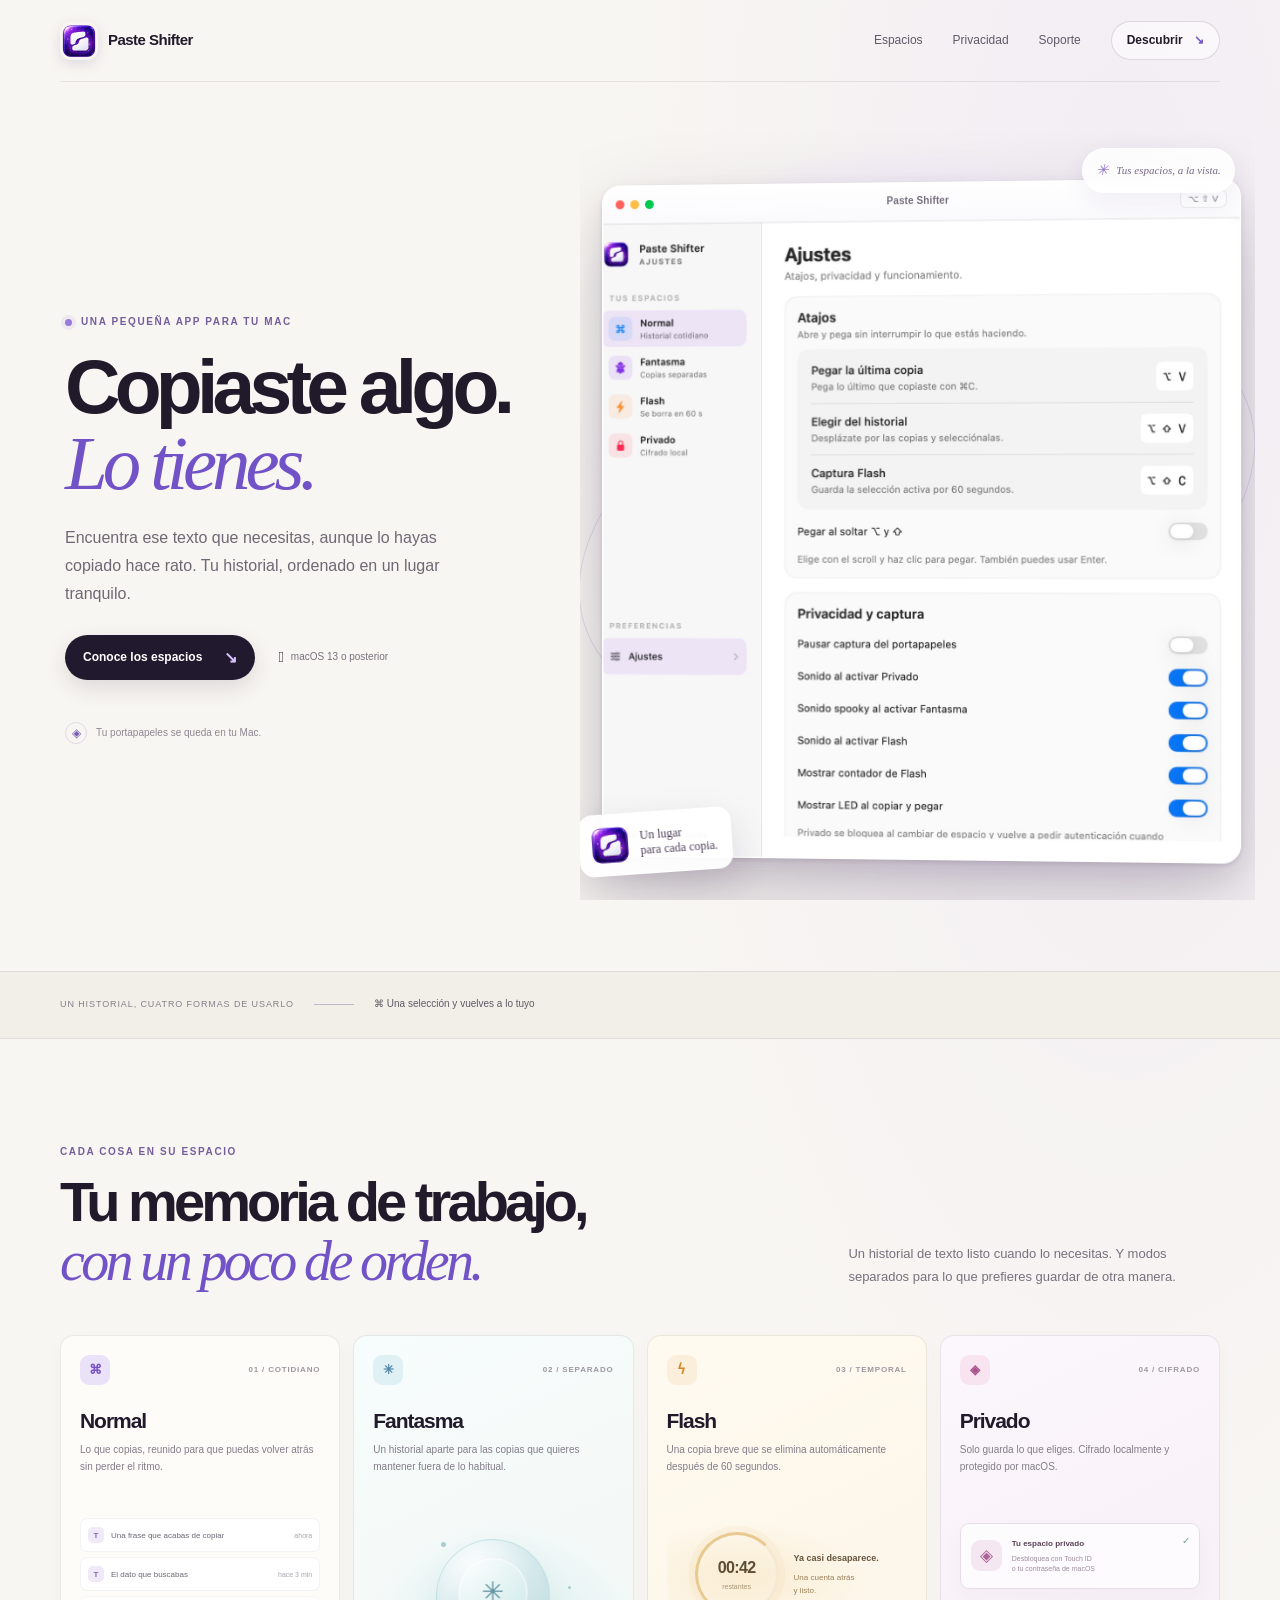
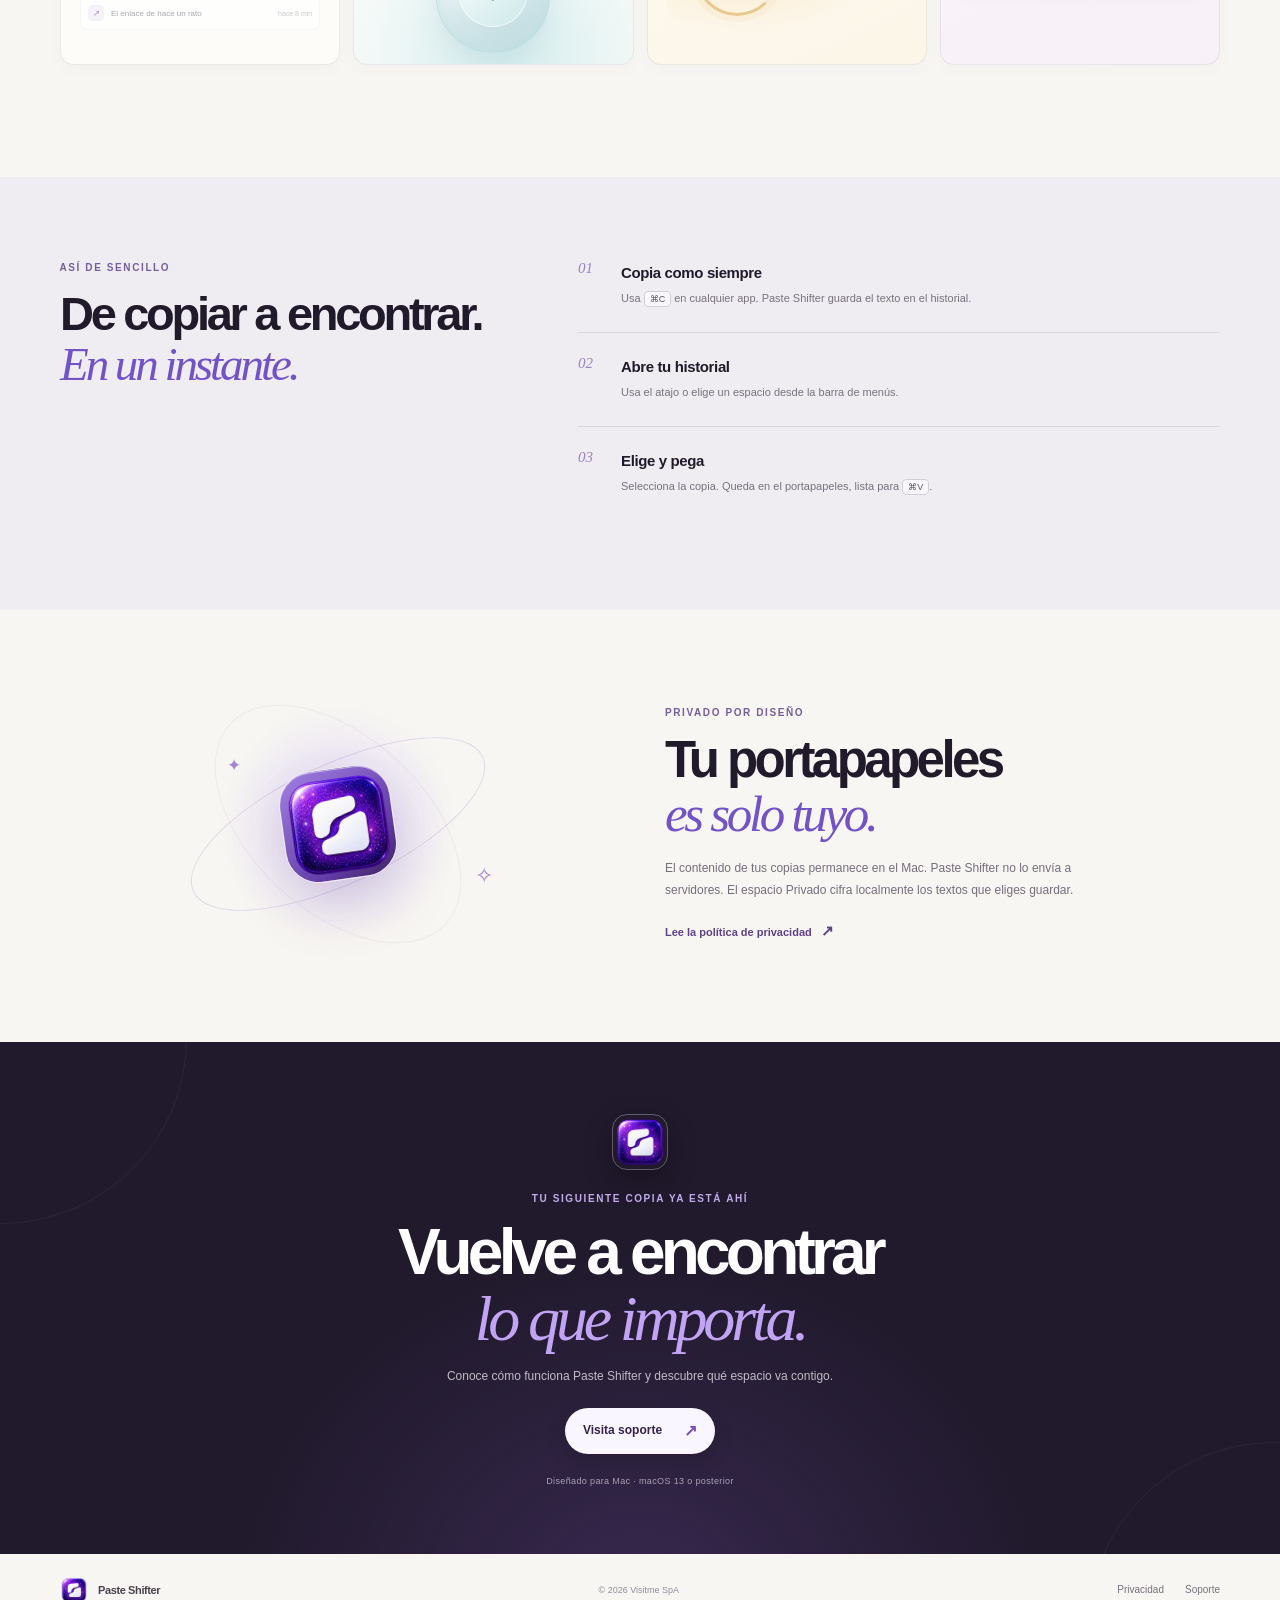
==== Store/Site/index.html @ 547cfbf0 "Prepare a sandboxed Mac App Store release for Paste Shifter Add an App Store build configuration, re" ====
<!doctype html>
<html lang="es">
<head>
  <meta charset="utf-8">
  <meta name="viewport" content="width=device-width, initial-scale=1">
  <meta name="theme-color" content="#f8f6f2">
  <meta name="description" content="Vuelve a encontrar cualquier texto que copiaste. Paste Shifter organiza tu historial del portapapeles en tu Mac.">
  <meta property="og:title" content="Paste Shifter — encuentra lo que copiaste">
  <meta property="og:description" content="Tu historial de portapapeles, organizado en cuatro espacios. Diseñado para Mac.">
  <meta property="og:image" content="assets/paste-shifter-icon.png">
  <title>Paste Shifter — Tu portapapeles, en su lugar</title>
  <link rel="icon" type="image/png" href="assets/paste-shifter-icon.png">
  <link rel="stylesheet" href="styles.css?v=hero-capture-20261011">
</head>
<body class="home-page">
  <header class="shell nav">
    <a class="brand" href="./"><img src="assets/paste-shifter-icon.png" alt="" width="38" height="38"><span>Paste Shifter</span></a>
    <nav aria-label="Navegación principal">
      <a href="#espacios">Espacios</a>
      <a href="#privacidad">Privacidad</a>
      <a href="support.html">Soporte</a>
      <a class="nav-button" href="#producto">Descubrir <span aria-hidden="true">↘</span></a>
    </nav>
  </header>
  <main>
    <section class="hero shell" id="producto">
      <div class="hero-copy">
        <p class="eyebrow"><span class="eyebrow-dot"></span> Una pequeña app para tu Mac</p>
        <h1>Copiaste algo.<br><em>Lo tienes.</em></h1>
        <p class="hero-lead">Encuentra ese texto que necesitas, aunque lo hayas copiado hace rato. Tu historial, ordenado en un lugar tranquilo.</p>
        <div class="hero-actions"><a class="primary-button" href="#espacios">Conoce los espacios <span aria-hidden="true">↘</span></a><span class="compat"><span class="apple-mark"></span> macOS 13 o posterior</span></div>
        <div class="hero-note"><span class="note-lock">◈</span><span>Tu portapapeles se queda en tu Mac.</span></div>
      </div>
      <figure class="product-stage" aria-label="Paste Shifter, ventana de Ajustes en macOS">
        <div class="stage-glow" aria-hidden="true"></div><div class="stage-orbit orbit-one" aria-hidden="true"></div><div class="stage-orbit orbit-two" aria-hidden="true"></div>
        <div class="capture-frame"><div class="capture-titlebar" aria-hidden="true"><span class="capture-lights"><i></i><i></i><i></i></span><span>Paste Shifter</span><kbd>⌥ ⇧ V</kbd></div><img class="settings-capture" src="assets/paste-shifter-settings.png" alt="Ventana de Ajustes de Paste Shifter con sus espacios y preferencias en macOS"></div>
        <figcaption class="stage-caption"><span class="caption-spark">✳</span> Tus espacios, a la vista.</figcaption>
        <div class="stage-sticker"><img src="assets/paste-shifter-icon.png" alt="" width="42" height="42"><span>Un lugar<br>para cada copia.</span></div>
      </figure>
    </section>
    <section class="proof-strip"><div class="shell proof-inner"><span>UN HISTORIAL, CUATRO FORMAS DE USARLO</span><span class="proof-rule"></span><span>⌘ Una selección y vuelves a lo tuyo</span></div></section>
    <section class="shell spaces-section" id="espacios">
      <div class="section-intro"><div><p class="eyebrow">Cada cosa en su espacio</p><h2>Tu memoria de trabajo,<br><em>con un poco de orden.</em></h2></div><p>Un historial de texto listo cuando lo necesitas. Y modos separados para lo que prefieres guardar de otra manera.</p></div>
      <div class="space-grid">
        <article class="space-card card-normal"><div class="card-topline"><span class="space-icon normal-icon">⌘</span><span class="card-index">01 / COTIDIANO</span></div><h3>Normal</h3><p>Lo que copias, reunido para que puedas volver atrás sin perder el ritmo.</p><div class="mini-history"><span class="mini-row"><b>T</b><span>Una frase que acabas de copiar</span><small>ahora</small></span><span class="mini-row"><b>T</b><span>El dato que buscabas</span><small>hace 3 min</small></span><span class="mini-row faded"><b>↗</b><span>El enlace de hace un rato</span><small>hace 8 min</small></span></div></article>
        <article class="space-card card-ghost"><div class="card-topline"><span class="space-icon ghost-icon">✳</span><span class="card-index">02 / SEPARADO</span></div><h3>Fantasma</h3><p>Un historial aparte para las copias que quieres mantener fuera de lo habitual.</p><div class="ghost-illustration"><div class="ghost-orb orb-back"></div><div class="ghost-orb orb-front">✳</div><span class="ghost-trail trail-a"></span><span class="ghost-trail trail-b"></span></div></article>
        <article class="space-card card-flash"><div class="card-topline"><span class="space-icon flash-icon">ϟ</span><span class="card-index">03 / TEMPORAL</span></div><h3>Flash</h3><p>Una copia breve que se elimina automáticamente después de 60 segundos.</p><div class="flash-clock"><div class="clock-ring"><span>00:42</span><small>restantes</small></div><div class="clock-copy"><b>Ya casi desaparece.</b><span>Una cuenta atrás<br>y listo.</span></div></div></article>
        <article class="space-card card-private"><div class="card-topline"><span class="space-icon private-icon">◈</span><span class="card-index">04 / CIFRADO</span></div><h3>Privado</h3><p>Solo guarda lo que eliges. Cifrado localmente y protegido por macOS.</p><div class="private-vault"><div class="vault-lock">◈</div><div><b>Tu espacio privado</b><span>Desbloquea con Touch ID<br>o tu contraseña de macOS</span></div><div class="vault-check">✓</div></div></article>
      </div>
    </section>
    <section class="how-section"><div class="shell how-inner"><div class="how-heading"><p class="eyebrow">Así de sencillo</p><h2>De copiar a encontrar.<br><em>En un instante.</em></h2></div><div class="steps"><article><span class="step-num">01</span><h3>Copia como siempre</h3><p>Usa <kbd>⌘C</kbd> en cualquier app. Paste Shifter guarda el texto en el historial.</p></article><article><span class="step-num">02</span><h3>Abre tu historial</h3><p>Usa el atajo o elige un espacio desde la barra de menús.</p></article><article><span class="step-num">03</span><h3>Elige y pega</h3><p>Selecciona la copia. Queda en el portapapeles, lista para <kbd>⌘V</kbd>.</p></article></div></div></section>
    <section class="shell privacy-section" id="privacidad"><div class="privacy-art"><div class="privacy-aura"></div><div class="privacy-icon"><img src="assets/paste-shifter-icon.png" alt="Icono de Paste Shifter" width="112" height="112"></div><div class="privacy-orbit p-orbit-a"></div><div class="privacy-orbit p-orbit-b"></div><span class="privacy-spark spark-a">✦</span><span class="privacy-spark spark-b">✧</span></div><div class="privacy-copy"><p class="eyebrow">Privado por diseño</p><h2>Tu portapapeles<br><em>es solo tuyo.</em></h2><p>El contenido de tus copias permanece en el Mac. Paste Shifter no lo envía a servidores. El espacio Privado cifra localmente los textos que eliges guardar.</p><a class="text-link" href="privacy.html">Lee la política de privacidad <span aria-hidden="true">↗</span></a></div></section>
    <section class="final-section"><div class="shell final-inner"><img src="assets/paste-shifter-icon.png" width="56" height="56" alt=""><p class="eyebrow">Tu siguiente copia ya está ahí</p><h2>Vuelve a encontrar<br><em>lo que importa.</em></h2><p>Conoce cómo funciona Paste Shifter y descubre qué espacio va contigo.</p><a class="primary-button" href="support.html">Visita soporte <span aria-hidden="true">↗</span></a><span class="final-footnote">Diseñado para Mac · macOS 13 o posterior</span></div></section>
  </main>
  <footer class="shell footer"><a class="footer-brand" href="./"><img src="assets/paste-shifter-icon.png" width="28" height="28" alt=""><span>Paste Shifter</span></a><span>© 2026 Visitme SpA</span><span><a href="privacy.html">Privacidad</a><a href="support.html">Soporte</a></span></footer>
  <script>
    (() => {
      if (!('IntersectionObserver' in window) || window.matchMedia('(prefers-reduced-motion: reduce)').matches) return;
      document.body.classList.add('motion-ready');
      const items = document.querySelectorAll('.section-intro, .space-card, .how-heading, .steps article, .privacy-art, .privacy-copy, .final-inner');
      items.forEach((item, index) => {
        item.classList.add('reveal');
        if (item.classList.contains('space-card') || item.closest('.steps')) item.style.setProperty('--reveal-delay', `${(index % 4) * 75}ms`);
      });
      const observer = new IntersectionObserver((entries) => {
        entries.forEach((entry) => {
          if (!entry.isIntersecting) return;
          entry.target.classList.add('is-visible');
          observer.unobserve(entry.target);
        });
      }, { threshold: 0.12, rootMargin: '0px 0px -36px 0px' });
      items.forEach((item) => observer.observe(item));
    })();
  </script>
</body>
</html>
---- Store/Site/styles.css ----
:root{color-scheme:light;--paper:#f8f6f2;--paper-deep:#f0ede7;--ink:#211a2b;--muted:#6e6875;--line:#241a2b16;--purple:#7252c7;--purple-light:#eee8fb;--night:#171324;--serif:Georgia,"Times New Roman",serif;--sans:-apple-system,BlinkMacSystemFont,"Segoe UI",sans-serif;--display:-apple-system,BlinkMacSystemFont,"Segoe UI",sans-serif}
*{box-sizing:border-box}html{scroll-behavior:smooth;scroll-padding-top:90px;overflow-x:clip}body{margin:0;background:var(--paper);color:var(--ink);font:15px/1.65 var(--sans);-webkit-font-smoothing:antialiased}a{color:inherit;text-underline-offset:4px}.shell{width:min(100% - 56px,1160px);margin-inline:auto}
.home-page{overflow-x:clip;background:radial-gradient(ellipse at 88% 9%,#ebe3f681 0,transparent 32%),var(--paper)}.nav{height:82px;display:flex;align-items:center;justify-content:space-between;border-bottom:1px solid var(--line)}.brand,.footer-brand{display:flex;align-items:center;gap:10px;text-decoration:none;font-size:15px;font-weight:700;letter-spacing:-.035em}.brand img{border-radius:11px;box-shadow:0 4px 14px #4c2b7d24}.nav nav{display:flex;align-items:center;gap:30px}.nav nav>a{font-size:12px;color:#605968;text-decoration:none;transition:color .2s}.nav nav>a:hover{color:var(--purple)}.nav .nav-button{padding:9px 15px;border:1px solid #2a183024;border-radius:999px;color:var(--ink);font-weight:600;background:#ffffff8a}.nav-button span{margin-left:8px;color:var(--purple)}
.hero{min-height:610px;display:grid;grid-template-columns:.9fr 1.1fr;align-items:center;gap:10px;padding-block:66px 75px}.hero-copy{position:relative;z-index:2;padding:15px 0 0 5px}.eyebrow{display:flex;align-items:center;gap:9px;margin:0 0 17px;color:#745e9b;font-size:10px;font-weight:700;letter-spacing:.16em;text-transform:uppercase}.eyebrow-dot{width:7px;height:7px;border-radius:50%;background:#987bd7;box-shadow:0 0 0 4px #987bd71c}h1,h2,h3,p{margin-top:0}h1{margin-bottom:22px;font-family:var(--display);font-size:clamp(54px,6vw,79px);line-height:.99;font-weight:600;letter-spacing:-.075em}h1 em,.section-intro h2 em,.how-heading h2 em,.privacy-copy h2 em,.final-inner h2 em{font-family:var(--serif);font-weight:400;letter-spacing:-.065em;color:var(--purple);font-style:italic}.hero-lead{max-width:410px;margin-bottom:27px;color:#6e6875;font-size:16px;line-height:1.75}.hero-actions{display:flex;align-items:center;gap:23px;flex-wrap:wrap}.primary-button{display:inline-flex;align-items:center;gap:22px;padding:13px 18px;border:0;border-radius:999px;background:#21192d;color:white;text-decoration:none;font-size:12px;font-weight:600;box-shadow:0 8px 22px #24133320;transition:transform .2s,box-shadow .2s}.primary-button:hover{transform:translateY(-2px);box-shadow:0 11px 26px #24133333}.primary-button span{color:#d5c2ff;font-size:16px;line-height:1}.compat{display:flex;align-items:center;gap:7px;color:#77717e;font-size:10px}.apple-mark{font-size:15px;color:#342b3b}.hero-note{display:flex;align-items:center;gap:9px;margin-top:42px;color:#8d8792;font-size:10px}.note-lock{display:grid;place-items:center;width:22px;height:22px;border:1px solid #7355b42d;border-radius:50%;color:#7559b3;font-size:12px}
.product-stage{position:relative;min-width:0;min-height:470px;display:grid;place-items:center;overflow:clip}.stage-glow{position:absolute;width:76%;height:78%;border-radius:50%;background:radial-gradient(ellipse,#d7c8f0b5 0, #e9dff276 38%,transparent 72%);filter:blur(16px)}.stage-orbit{position:absolute;left:50%;top:50%;border:1px solid #785bb424;border-radius:50%;pointer-events:none}.orbit-one{width:610px;height:312px;transform:translate(-50%,-50%) rotate(-18deg)}.orbit-two{width:530px;height:390px;transform:translate(-50%,-50%) rotate(53deg);border-color:#957bb21f}.product-window{position:relative;z-index:1;width:min(100%,650px);overflow:hidden;border:1px solid #ffffffc7;border-radius:15px;background:#fbfafc;box-shadow:0 35px 75px #3620522a,0 5px 18px #31224316,0 1px 3px #261b3024;transform:perspective(1300px) rotateY(-4deg) rotateX(1deg)}.window-top{height:45px;display:flex;align-items:center;padding:0 15px;border-bottom:1px solid #25193210;background:linear-gradient(#fff,#faf9fc)}.traffic-lights{display:flex;gap:6px}.traffic-lights i{display:block;width:8px;height:8px;border-radius:50%;background:#ff625a}.traffic-lights i:nth-child(2){background:#ffbd44}.traffic-lights i:nth-child(3){background:#00c94f}.window-title{margin-left:auto;color:#7e7785;font-size:10px;font-weight:600}.window-shortcut{margin-left:auto;padding:4px 7px;border:1px solid #2a1d3012;border-radius:6px;color:#8b8490;font-size:9px}.window-content{min-height:305px;display:grid;grid-template-columns:154px 1fr}.window-sidebar{position:relative;display:flex;flex-direction:column;gap:5px;padding:18px 10px 40px;border-right:1px solid #261b300e;background:linear-gradient(135deg,#f7f5f9,#f2eff6)}.sidebar-label{padding:0 9px 7px;color:#a29aa8;font-size:8px;font-weight:700;letter-spacing:.12em}.space-item{height:34px;display:flex;align-items:center;gap:9px;padding:0 8px;border-radius:8px;color:#6e6875;font-size:10px}.space-item.selected{background:#e9e2f5;color:#433158;font-weight:700}.space-count{margin-left:auto;color:#8a7b9b;font-size:8px}.space-icon{width:21px;height:21px;display:grid;place-items:center;flex:none;border-radius:7px;font-size:11px;font-weight:700}.normal-icon{color:#7651c6;background:#eae2f8}.ghost-icon{color:#5289aa;background:#e0f1f5}.flash-icon{color:#d18828;background:#fbefdc}.private-icon{color:#a9508d;background:#f8e4f0}.lock-small{margin-left:auto;color:#ae9cb9;font-size:10px}.sidebar-foot{position:absolute;bottom:14px;left:18px;display:flex;align-items:center;gap:6px;color:#9b95a0;font-size:8px}.online-indicator{width:5px;height:5px;border-radius:50%;background:#68b696}.history-panel{min-width:0;padding:19px 17px 11px}.history-heading{display:flex;align-items:center;justify-content:space-between;margin-bottom:13px}.history-kicker{color:#a59eaa;font-size:8px;font-weight:700;letter-spacing:.12em}.history-heading h2{display:flex;align-items:center;gap:8px;margin:3px 0 0;font-family:var(--display);font-size:19px;letter-spacing:-.05em}.count-pill{padding:2px 6px;border-radius:5px;background:#f0edf2;color:#8b8290;font:600 8px var(--sans);letter-spacing:0}.more-button{width:25px;height:25px;border:1px solid #2a1e3312;border-radius:7px;background:#fff;color:#8b8490;line-height:0;font-size:15px}.history-search{height:30px;display:flex;align-items:center;gap:8px;padding:0 9px;border:1px solid #25193210;border-radius:7px;background:#fff;color:#a29ba8;font-size:8px}.history-search>span:first-child{font-size:16px}.history-search kbd{margin-left:auto;padding:2px 4px;border:1px solid #24183212;border-radius:4px;color:#9c95a1;font:7px var(--sans)}.clip-list{display:flex;flex-direction:column;gap:3px;margin-top:9px}.clip-row{min-width:0;min-height:46px;display:flex;align-items:center;gap:9px;padding:6px 8px;border:1px solid transparent;border-radius:8px}.clip-row.active{border-color:#ddcff3;background:#f3eefb}.clip-type{width:21px;height:21px;display:grid;place-items:center;flex:none;border-radius:6px;font-size:8px;font-weight:700}.text-type{background:#f1eafa;color:#896bb7}.link-type{background:#e8f1f8;color:#5780a4}.code-type{background:#ecf2e9;color:#628658;font-size:7px}.clip-copy{min-width:0;flex:1}.clip-copy strong,.clip-copy span{display:block;overflow:hidden;text-overflow:ellipsis;white-space:nowrap}.clip-copy strong{color:#403847;font-size:9px;font-weight:600}.clip-copy span{margin-top:2px;color:#a29ba8;font-size:8px}.clip-time{flex:none;color:#aaa3ae;font-size:7px}.clip-key{display:grid;place-items:center;width:17px;height:17px;border-radius:5px;background:#7555b4;color:white;font-size:9px}.window-bottom{display:flex;justify-content:space-between;margin-top:7px;padding-top:9px;border-top:1px solid #261b300e;color:#a29ba8;font-size:7px}.keycap{display:inline-grid;place-items:center;min-width:15px;height:15px;margin-right:3px;border:1px solid #24183212;border-radius:4px;background:#fff;color:#7e7685;font-size:8px}.bottom-sep{padding-inline:4px}.window-disclaimer{padding:7px 12px;border-top:1px solid #2519320b;background:#faf9fb;color:#b0aab4;text-align:right;font-size:7px;letter-spacing:.04em}.stage-sticker{position:absolute;z-index:2;bottom:41px;left:-3px;display:flex;align-items:center;gap:10px;padding:10px 13px 10px 10px;border:1px solid #fff;border-radius:12px;background:#fffffff0;box-shadow:0 12px 30px #3521471b;transform:rotate(-5deg)}.stage-sticker img{border-radius:10px}.stage-sticker span{font-family:var(--serif);font-size:12px;line-height:1.25;color:#4e405d}.stage-caption{position:absolute;top:18px;right:2%;display:flex;align-items:center;gap:7px;color:#776a85;font-family:var(--serif);font-size:12px;font-style:italic;transform:rotate(4deg)}.caption-spark{color:#9275ca;font-size:15px}
.proof-strip{border-block:1px solid var(--line);background:#f2efe9}.proof-inner{min-height:66px;display:flex;align-items:center;gap:20px;color:#867e8a;font-size:9px;letter-spacing:.1em}.proof-inner>span:last-child{color:#5f5867;font-size:10px;letter-spacing:0}.proof-rule{width:40px;height:1px;background:#c3b8ca}
.spaces-section{padding-block:105px 112px}.section-intro{display:flex;align-items:flex-end;justify-content:space-between;gap:35px;margin-bottom:43px}.section-intro .eyebrow{margin-bottom:12px}.section-intro h2,.how-heading h2,.privacy-copy h2{margin-bottom:0;font-family:var(--display);font-size:clamp(36px,4.6vw,56px);font-weight:550;line-height:1.06;letter-spacing:-.07em}.section-intro>p{max-width:360px;margin:0 1% 3px 0;color:#77717d;font-size:13px;line-height:1.75}.space-grid{display:grid;grid-template-columns:repeat(4,1fr);gap:13px}.space-card{position:relative;min-height:330px;overflow:hidden;padding:19px 19px 18px;border:1px solid #241b2b14;border-radius:14px;background:#fdfcf9;box-shadow:0 5px 18px #24193306}.card-topline{display:flex;align-items:center;justify-content:space-between}.card-topline .space-icon{width:30px;height:30px;border-radius:9px;font-size:13px}.card-index{color:#9e97a1;font-size:8px;font-weight:600;letter-spacing:.1em}.space-card h3{margin:19px 0 4px;font-family:var(--display);font-size:21px;font-weight:600;letter-spacing:-.05em}.space-card>p{min-height:57px;margin:0;color:#837c89;font-size:10px;line-height:1.65}.mini-history{display:flex;flex-direction:column;gap:5px;margin-top:19px}.mini-row{min-width:0;display:flex;align-items:center;gap:7px;padding:8px 7px;border:1px solid #241b2b0d;border-radius:7px;background:#fff;color:#6e6774;font-size:8px}.mini-row b{width:16px;height:16px;display:grid;place-items:center;flex:none;border-radius:5px;background:#efe9f8;color:#8868bb;font-size:8px}.mini-row span{overflow:hidden;text-overflow:ellipsis;white-space:nowrap}.mini-row small{margin-left:auto;flex:none;color:#aaa3ae;font-size:7px}.mini-row.faded{opacity:.58}.card-ghost{background:linear-gradient(155deg,#f7fcfc,#f3f8f6)}.ghost-illustration{position:absolute;inset:auto 0 0;height:153px;overflow:hidden;background:radial-gradient(ellipse at 54% 91%,#d4edee 0,transparent 66%)}.ghost-orb{position:absolute;left:50%;top:50%;display:grid;place-items:center;border-radius:50%;transform:translate(-50%,-42%)}.orb-back{width:114px;height:114px;border:1px solid #a6d3d777;background:radial-gradient(circle at 34% 25%,#fff,#dceef0 52%,#c9e4e4);box-shadow:inset -10px -12px 26px #91bccb33,0 14px 28px #547b8c15}.orb-front{width:69px;height:69px;border:1px solid #ffffffbd;background:linear-gradient(140deg,#ffffff9c,#c8e8e9aa);color:#6494a0;font-size:27px;box-shadow:0 10px 28px #56828c22;backdrop-filter:blur(10px)}.ghost-trail{position:absolute;width:5px;height:5px;border-radius:50%;background:#82b6bd;opacity:.65}.trail-a{top:31px;left:31%}.trail-b{top:75px;right:22%;width:3px;height:3px}.card-flash{background:linear-gradient(155deg,#fffaf0,#fcf6e9)}.flash-clock{height:135px;display:flex;align-items:center;justify-content:center;gap:15px;margin-top:7px;background:radial-gradient(ellipse at 31% 53%,#f7e4bf94,transparent 54%)}.clock-ring{width:84px;height:84px;display:flex;flex-direction:column;align-items:center;justify-content:center;border:3px solid #e8c98f;border-right-color:#f5e9d4;border-radius:50%;box-shadow:0 0 0 6px #e8c98f20}.clock-ring span{font-family:var(--display);font-size:16px;font-weight:600;letter-spacing:-.04em;color:#5e4c34}.clock-ring small{color:#aa9676;font-size:7px}.clock-copy{display:flex;flex-direction:column;gap:5px;color:#9b815a;font-size:8px}.clock-copy b{color:#66543b;font-size:9px}.card-private{background:linear-gradient(155deg,#fcf7fc,#f7f0f7)}.private-vault{position:relative;display:flex;align-items:center;gap:10px;margin-top:24px;padding:13px 10px;border:1px solid #e8dbe8;border-radius:9px;background:#ffffffb5;box-shadow:0 8px 20px #49314708}.vault-lock{width:31px;height:31px;display:grid;place-items:center;border-radius:9px;background:#f4e7f1;color:#ae6398;font-size:17px}.private-vault b,.private-vault span{display:block}.private-vault b{color:#574356;font-size:8px}.private-vault span{margin-top:3px;color:#9e8d9d;font-size:7px;line-height:1.5}.vault-check{position:absolute;right:9px;top:9px;color:#78a68d;font-size:10px}
.how-section{padding-block:83px 91px;background:#efecf2}.how-inner{display:grid;grid-template-columns:.8fr 1.2fr;gap:90px;align-items:start}.how-heading{position:sticky;top:110px}.how-heading .eyebrow{margin-bottom:13px}.how-heading h2{font-size:clamp(34px,4vw,47px)}.steps{display:grid;grid-template-columns:1fr;gap:0}.steps article{position:relative;padding:1px 0 24px 43px;border-bottom:1px solid #281c3218}.steps article+article{padding-top:22px}.steps article:last-child{border-bottom:0}.step-num{position:absolute;left:0;top:0;color:#9c83c1;font:italic 15px var(--serif)}.steps article+article .step-num{top:22px}.steps h3{margin:0 0 4px;font-family:var(--display);font-size:15px;font-weight:650;letter-spacing:-.025em}.steps p{max-width:440px;margin:0;color:#79727f;font-size:11px}.steps kbd{padding:2px 5px;border:1px solid #d4cdd9;border-radius:4px;background:#f9f7fa;color:#5c5364;font:9px var(--sans)}
.privacy-section{min-height:430px;display:grid;grid-template-columns:1fr 1fr;align-items:center;gap:50px;padding-block:84px 88px}.privacy-art{position:relative;min-height:260px;display:grid;place-items:center}.privacy-aura{position:absolute;width:230px;height:230px;border-radius:50%;background:radial-gradient(circle,#dcd0f1,#eae4f584 52%,transparent 72%);filter:blur(5px)}.privacy-icon{position:relative;z-index:1;width:112px;height:112px;display:grid;place-items:center;border:1px solid #ffffffd9;border-radius:33px;background:linear-gradient(145deg,#a280e2,#633ca8 70%,#40225f);box-shadow:0 25px 55px #573a862e, inset 0 1px #ffffff84;transform:rotate(-8deg)}.privacy-icon span{color:white;font-size:53px;text-shadow:0 4px 17px #351e5570}.privacy-orbit{position:absolute;left:50%;top:50%;border:1px solid #9675c13b;border-radius:50%}.p-orbit-a{width:320px;height:120px;transform:translate(-50%,-50%) rotate(-25deg)}.p-orbit-b{width:295px;height:175px;transform:translate(-50%,-50%) rotate(43deg);border-color:#bdadd02b}.privacy-spark{position:absolute;color:#a485d2}.spark-a{top:22%;left:30%;font-size:17px}.spark-b{right:22%;bottom:23%;font-size:22px}.privacy-copy .eyebrow{margin-bottom:12px}.privacy-copy h2{font-size:clamp(37px,4vw,51px)}.privacy-copy>p:not(.eyebrow){max-width:450px;margin:17px 0;color:#756e7b;font-size:12px;line-height:1.8}.text-link{display:inline-flex;align-items:center;gap:9px;color:#5d4289;font-size:11px;font-weight:700;text-decoration:none}.text-link span{font-size:15px;transition:transform .2s}.text-link:hover span{transform:translate(2px,-2px)}
.final-section{position:relative;overflow:hidden;padding-block:72px 66px;background:radial-gradient(ellipse at 50% 110%,#5a3e8265,transparent 44%),#211a2d;color:white;text-align:center}.final-section:before,.final-section:after{position:absolute;content:"";width:370px;height:370px;border:1px solid #ffffff0c;border-radius:50%;pointer-events:none}.final-section:before{left:-185px;top:-190px}.final-section:after{right:-180px;bottom:-260px}.final-inner{position:relative;z-index:1;display:flex;flex-direction:column;align-items:center}.final-inner>img{margin-bottom:21px;border:1px solid #ffffff4a;border-radius:15px;box-shadow:0 9px 28px #0005}.final-inner .eyebrow{margin-bottom:11px;color:#c2abea}.final-inner h2{margin:0;font-family:var(--display);font-size:clamp(40px,5.5vw,64px);font-weight:550;line-height:1.04;letter-spacing:-.075em}.final-inner h2 em{color:#c1a4f3}.final-inner>p:not(.eyebrow){margin:14px 0 21px;color:#c2bbc9;font-size:12px}.final-inner .primary-button{background:#f9f6ff;color:#34234b;box-shadow:0 7px 20px #0002}.final-inner .primary-button span{color:#7750b6}.final-footnote{margin-top:20px;color:#aaa0b5;font-size:9px;letter-spacing:.04em}
.footer{min-height:72px;display:flex;align-items:center;justify-content:space-between;gap:20px;color:#918a96;font-size:9px}.footer-brand{color:#49414e;font-size:11px}.footer-brand img{border-radius:8px}.footer>span:last-child{display:flex;gap:21px}.footer a:not(.footer-brand){color:#77707d;font-size:10px;text-decoration:none}.footer a:hover{color:var(--purple)}kbd{padding:2px 5px;border:1px solid #ddd7e0;border-radius:4px;background:#fff;color:#554e5b;font:9px var(--sans)}
/* Privacy and support pages share the same paper palette and navigation. */
body:not(.home-page){color:var(--ink);background:radial-gradient(ellipse at 85% 0,#eee8f7 0,transparent 32%),var(--paper)}body:not(.home-page) .document{max-width:760px;min-height:calc(100vh - 160px);padding-block:68px 84px}body:not(.home-page) .document h1{margin-bottom:19px;font-family:var(--display);font-size:clamp(39px,6vw,58px);font-weight:600;line-height:1.03;letter-spacing:-.07em}body:not(.home-page) .document h2{margin-top:38px;font-family:var(--display);font-size:21px;letter-spacing:-.04em}body:not(.home-page) .document p,body:not(.home-page) .document li{color:#6f6875}body:not(.home-page) .updated{color:#968e9b!important;font-size:12px}body:not(.home-page) .document ul{padding-left:22px}body:not(.home-page) .document li{padding-left:4px;margin:10px 0}body:not(.home-page) .document a{color:#62458f}body:not(.home-page) .button{display:inline-block;margin:14px 0 4px;padding:12px 19px;border-radius:999px;background:#21192d;color:#fff;font-weight:600;text-decoration:none;box-shadow:0 8px 22px #24133320}body:not(.home-page) .callout{display:flex;gap:16px;align-items:center;margin:29px 0;padding:19px 21px;border:1px solid var(--line);border-radius:13px;background:#fff9}body:not(.home-page) .callout p{margin:0}body:not(.home-page) .nav .brand{font-size:15px}
@media(max-width:1000px){.hero{grid-template-columns:.82fr 1.18fr;gap:0}.product-stage{transform:scale(.92);transform-origin:center right}.product-window{width:min(100%,610px)}.space-grid{grid-template-columns:repeat(2,1fr)}.space-card{min-height:312px}.how-inner{gap:55px}}
@media(max-width:740px){.shell{width:min(100% - 36px,1160px)}.nav{height:70px}.nav nav{gap:15px}.nav nav>a{font-size:10px}.nav .nav-button{padding:7px 11px}.brand{font-size:13px}.brand img{width:32px;height:32px}.hero{grid-template-columns:1fr;padding-block:53px 52px}.hero-copy{padding-left:0}.hero-copy h1{font-size:clamp(56px,11vw,75px)}.hero-note{margin-top:28px}.product-stage{min-height:400px;margin:3px -12px -3px;transform:scale(.94);transform-origin:center}.product-window{width:min(100%,620px)}.stage-sticker{left:0;bottom:23px}.proof-inner{min-height:59px;gap:10px;font-size:7px}.proof-inner>span:last-child{font-size:8px}.spaces-section{padding-block:73px}.section-intro{display:block;margin-bottom:30px}.section-intro>p{max-width:460px;margin-top:15px}.space-card{min-height:300px}.how-section{padding-block:65px}.how-inner{grid-template-columns:1fr;gap:31px}.how-heading{position:static}.steps{padding-left:3px}.privacy-section{grid-template-columns:.8fr 1.2fr;gap:22px;padding-block:57px}.privacy-art{min-height:230px;transform:scale(.86)}.privacy-copy h2{font-size:clamp(34px,7vw,47px)}}
@media(max-width:520px){.shell{width:min(100% - 30px,1160px)}.nav nav{gap:12px}.nav nav>a{font-size:9px}.nav .nav-button{padding:6px 9px}.brand{gap:7px}.hero{padding-top:43px}.hero-copy h1{font-size:55px}.hero-lead{max-width:365px;font-size:14px}.hero-actions{gap:15px}.hero-note{margin-top:25px}.product-stage{min-height:326px;margin:0 -20px;transform:scale(.83)}.product-window{width:570px;max-width:none;transform:perspective(1300px) rotateY(-3deg) scale(.9)}.stage-sticker{left:15px;bottom:12px;transform:scale(.85) rotate(-5deg);transform-origin:left bottom}.stage-caption{right:8%;top:8px}.proof-inner{justify-content:center;flex-wrap:wrap;padding-block:13px}.proof-inner>span:first-child{width:100%;text-align:center}.proof-rule{display:none}.spaces-section{padding-block:61px}.section-intro h2,.how-heading h2{font-size:38px}.space-grid{gap:9px}.space-card{min-height:278px;padding:14px}.space-card h3{font-size:18px;margin-top:15px}.space-card>p{min-height:67px;font-size:9px}.card-index{font-size:7px}.mini-history{margin-top:13px}.mini-row{gap:5px;padding:6px 5px;font-size:7px}.mini-row small{font-size:6px}.ghost-illustration{height:125px}.flash-clock{gap:9px}.clock-ring{width:68px;height:68px}.clock-ring span{font-size:13px}.private-vault{gap:6px;margin-top:15px;padding:10px 7px}.vault-lock{width:26px;height:26px}.vault-check{right:6px;top:6px}.how-section{padding-block:53px}.steps h3{font-size:14px}.privacy-section{grid-template-columns:1fr;gap:7px;padding-block:48px}.privacy-art{min-height:195px;transform:scale(.72);margin-block:-10px}.privacy-copy{padding-bottom:8px}.privacy-copy h2{font-size:41px}.final-section{padding-block:57px 49px}.final-inner h2{font-size:47px}.footer{min-height:80px;flex-wrap:wrap;padding-block:16px}.footer>span:nth-child(2){order:3;width:100%}.footer>span:last-child{gap:15px}body:not(.home-page) .document{padding-block:47px 58px}}
@media(prefers-reduced-motion:reduce){html{scroll-behavior:auto}*,*::before,*::after{transition:none!important}}

/* Movement stays gentle and never blocks content. */
@keyframes hero-arrive{from{opacity:0;transform:translateY(18px)}to{opacity:1;transform:translateY(0)}}
@keyframes product-arrive{from{opacity:0;transform:perspective(1300px) rotateY(-4deg) rotateX(1deg) translateY(22px) scale(.985)}to{opacity:1;transform:perspective(1300px) rotateY(-4deg) rotateX(1deg) translateY(0) scale(1)}}
@keyframes soft-float{0%,100%{transform:translateY(0) rotate(-5deg)}50%{transform:translateY(-7px) rotate(-4deg)}}
@keyframes glow-breathe{0%,100%{opacity:.72;transform:scale(.97)}50%{opacity:1;transform:scale(1.04)}}
@keyframes orbit-drift{from{transform:translate(-50%,-50%) rotate(-18deg)}to{transform:translate(-50%,-50%) rotate(342deg)}}
.hero-copy{animation:hero-arrive .7s cubic-bezier(.2,.75,.25,1) both}.product-window{animation:product-arrive .9s .08s cubic-bezier(.2,.75,.25,1) both}.stage-glow{animation:glow-breathe 7s ease-in-out infinite}.stage-sticker{animation:soft-float 6s 1s ease-in-out infinite}.stage-caption{animation:hero-arrive .8s .35s both}
.motion-ready .reveal{opacity:0;transform:translateY(22px);transition:opacity .65s ease,transform .65s cubic-bezier(.2,.75,.25,1);transition-delay:var(--reveal-delay,0ms)}.motion-ready .reveal.is-visible{opacity:1;transform:translateY(0)}
.space-card{transition:transform .28s cubic-bezier(.2,.75,.25,1),box-shadow .28s,border-color .28s}.space-card:hover{transform:translateY(-5px);border-color:#7352a83d;box-shadow:0 16px 36px #24193312}.space-card:hover .orb-front{transform:translate(-50%,-46%);transition:transform .45s cubic-bezier(.2,.75,.25,1)}.space-card:hover .clock-ring{box-shadow:0 0 0 8px #e8c98f25;transition:box-shadow .4s}
@media(max-width:520px){.product-stage{min-height:clamp(285px,88vw,340px);margin:0 -15px;transform:none}.product-window{width:calc(100vw - 28px);max-width:none;transform:perspective(1300px) rotateY(-2deg)}.window-content{grid-template-columns:112px minmax(0,1fr)}.window-sidebar{padding:15px 7px 38px}.sidebar-label{padding-inline:6px;font-size:7px}.space-item{gap:6px;padding-inline:5px;font-size:9px}.space-item .space-icon{width:19px;height:19px}.history-panel{padding:14px 9px 9px}.history-search{gap:5px;padding-inline:7px}.clip-row{gap:6px;padding-inline:5px}.clip-copy strong{font-size:8px}.clip-copy span{font-size:7px}.window-shortcut{display:none}}
@media(max-width:400px){.nav nav{gap:10px}.nav nav>a:nth-child(1),.nav nav>a:nth-child(2){display:none}.nav nav>a{font-size:10px}.brand{font-size:12px}.hero-copy h1{font-size:50px}.space-grid{grid-template-columns:1fr}.space-card{min-height:275px;padding:18px}.space-card h3{font-size:20px}.space-card>p{min-height:45px;font-size:10px}.mini-row{font-size:8px}.mini-row small{font-size:7px}.ghost-illustration{height:135px}.private-vault{margin-top:17px;padding:12px}.flash-clock{height:126px}.window-content{grid-template-columns:100px minmax(0,1fr)}.window-sidebar{padding-inline:5px}.history-panel{padding-inline:7px}.history-heading h2{font-size:16px}.clip-type{width:18px;height:18px}.clip-time{display:none}.window-bottom{font-size:6px}.stage-sticker{left:10px}.stage-caption{right:4%;font-size:10px}.product-stage{min-height:285px}}
@media(prefers-reduced-motion:reduce){.hero-copy,.product-window,.stage-glow,.stage-sticker,.stage-caption{animation:none!important}.motion-ready .reveal,.motion-ready .reveal.is-visible{opacity:1;transform:none;transition:none}.space-card:hover,.space-card:hover .orb-front{transform:none}}

/* Real Ajustes capture: frame the app as the hero artwork, with a quiet violet halo. */
.product-stage{isolation:isolate;min-height:530px;margin:-14px -35px -4px -8px;padding:48px 18px 40px;overflow:hidden}
.product-stage::before{position:absolute;z-index:-2;inset:3% 1% 2%;content:"";border-radius:48% 52% 44% 56%;background:radial-gradient(ellipse at 55% 45%,#ded0fa 0, #eee8fb 35%,#f2edf8a6 56%,transparent 74%);filter:blur(7px)}
.product-stage::after{position:absolute;z-index:-1;inset:8% 5% 7%;content:"";border:1px solid #876cb32a;border-radius:48% 52% 44% 56%;transform:rotate(-12deg);pointer-events:none}
.stage-glow{width:84%;height:78%;background:radial-gradient(ellipse,#bca6eb70 0,#e2d8f888 42%,transparent 73%);filter:blur(24px)}
.stage-orbit{border-color:#795bb42c}.orbit-one{width:700px;height:390px}.orbit-two{width:570px;height:480px;border-color:#aa91d22b}
.capture-frame{position:relative;z-index:1;width:min(100%,650px);overflow:hidden;border:1px solid #fff;border-radius:18px;background:#fff;box-shadow:0 42px 95px #29183d35,0 12px 30px #35204e1b,0 2px 5px #24193320;transform:perspective(1500px) rotateY(-3deg) rotateX(1deg);animation:product-arrive .9s .08s cubic-bezier(.2,.75,.25,1) both}
.capture-frame::after{position:absolute;inset:0;content:"";border:1px solid #ffffff70;border-radius:inherit;pointer-events:none}
.settings-capture{display:block;width:100%;height:auto;aspect-ratio:1/1;object-fit:cover;object-position:center;transition:transform .7s cubic-bezier(.2,.75,.25,1)}
.product-stage:hover .settings-capture{transform:scale(1.018)}
.stage-sticker{bottom:27px;left:-1px;gap:9px;padding:9px 13px 9px 9px;border-radius:14px;box-shadow:0 16px 38px #35214726;transform:rotate(-4deg)}
.stage-sticker img{width:42px;height:42px}.stage-sticker span{font-size:12px}
.stage-caption{top:14px;right:3%;z-index:2;padding:9px 13px;border:1px solid #ffffffd9;border-radius:999px;background:#fffD;box-shadow:0 8px 25px #39225612;backdrop-filter:blur(12px);font-size:11px;transform:rotate(2deg)}
@keyframes capture-arrive{from{opacity:0;transform:perspective(1500px) rotateY(-3deg) translateY(24px) scale(.985)}to{opacity:1;transform:perspective(1500px) rotateY(-3deg) translateY(0) scale(1)}}
.capture-frame{animation-name:capture-arrive}
@media(max-width:1000px){.product-stage{margin-inline:-18px;padding-inline:14px}.capture-frame{width:min(100%,610px)}}
@media(max-width:740px){.product-stage{min-height:clamp(430px,86vw,590px);margin:0 -14px;padding:42px 16px 38px;transform:none}.capture-frame{width:min(100%,620px)}.stage-sticker{left:1%;bottom:14px}.stage-caption{top:6px;right:4%}}
@media(max-width:520px){.product-stage{min-height:clamp(330px,94vw,445px);margin:0 -16px;padding:35px 12px 33px;transform:none}.capture-frame{width:100%;border-radius:13px;transform:none}.settings-capture{aspect-ratio:1/1;object-position:center}.stage-caption{top:0;right:7%;padding:6px 9px;font-size:9px}.stage-sticker{left:5%;bottom:3px;padding:7px 10px 7px 7px}.stage-sticker img{width:34px;height:34px}.stage-sticker span{font-size:10px}.stage-orbit{max-width:140vw}}
@media(prefers-reduced-motion:reduce){.capture-frame,.product-stage:hover .settings-capture{animation:none!important;transition:none!important;transform:none}}
.capture-titlebar{height:38px;display:grid;grid-template-columns:1fr auto 1fr;align-items:center;padding:0 13px;border-bottom:1px solid #241a2b12;background:linear-gradient(#fff,#faf9fc);color:#756e7d;font-size:10px;font-weight:600;letter-spacing:.01em}
.capture-lights{display:flex;gap:6px}.capture-lights i{width:9px;height:9px;border-radius:50%;background:#ff625a}.capture-lights i:nth-child(2){background:#ffbd44}.capture-lights i:nth-child(3){background:#00c94f}.capture-titlebar kbd{justify-self:end;padding:3px 7px;border-color:#24183216;border-radius:6px;background:#fff;color:#827989;font:9px var(--sans)}
@media(max-width:520px){.capture-titlebar{height:32px;padding-inline:10px}.capture-lights{gap:4px}.capture-lights i{width:7px;height:7px}.capture-titlebar kbd{font-size:8px}}
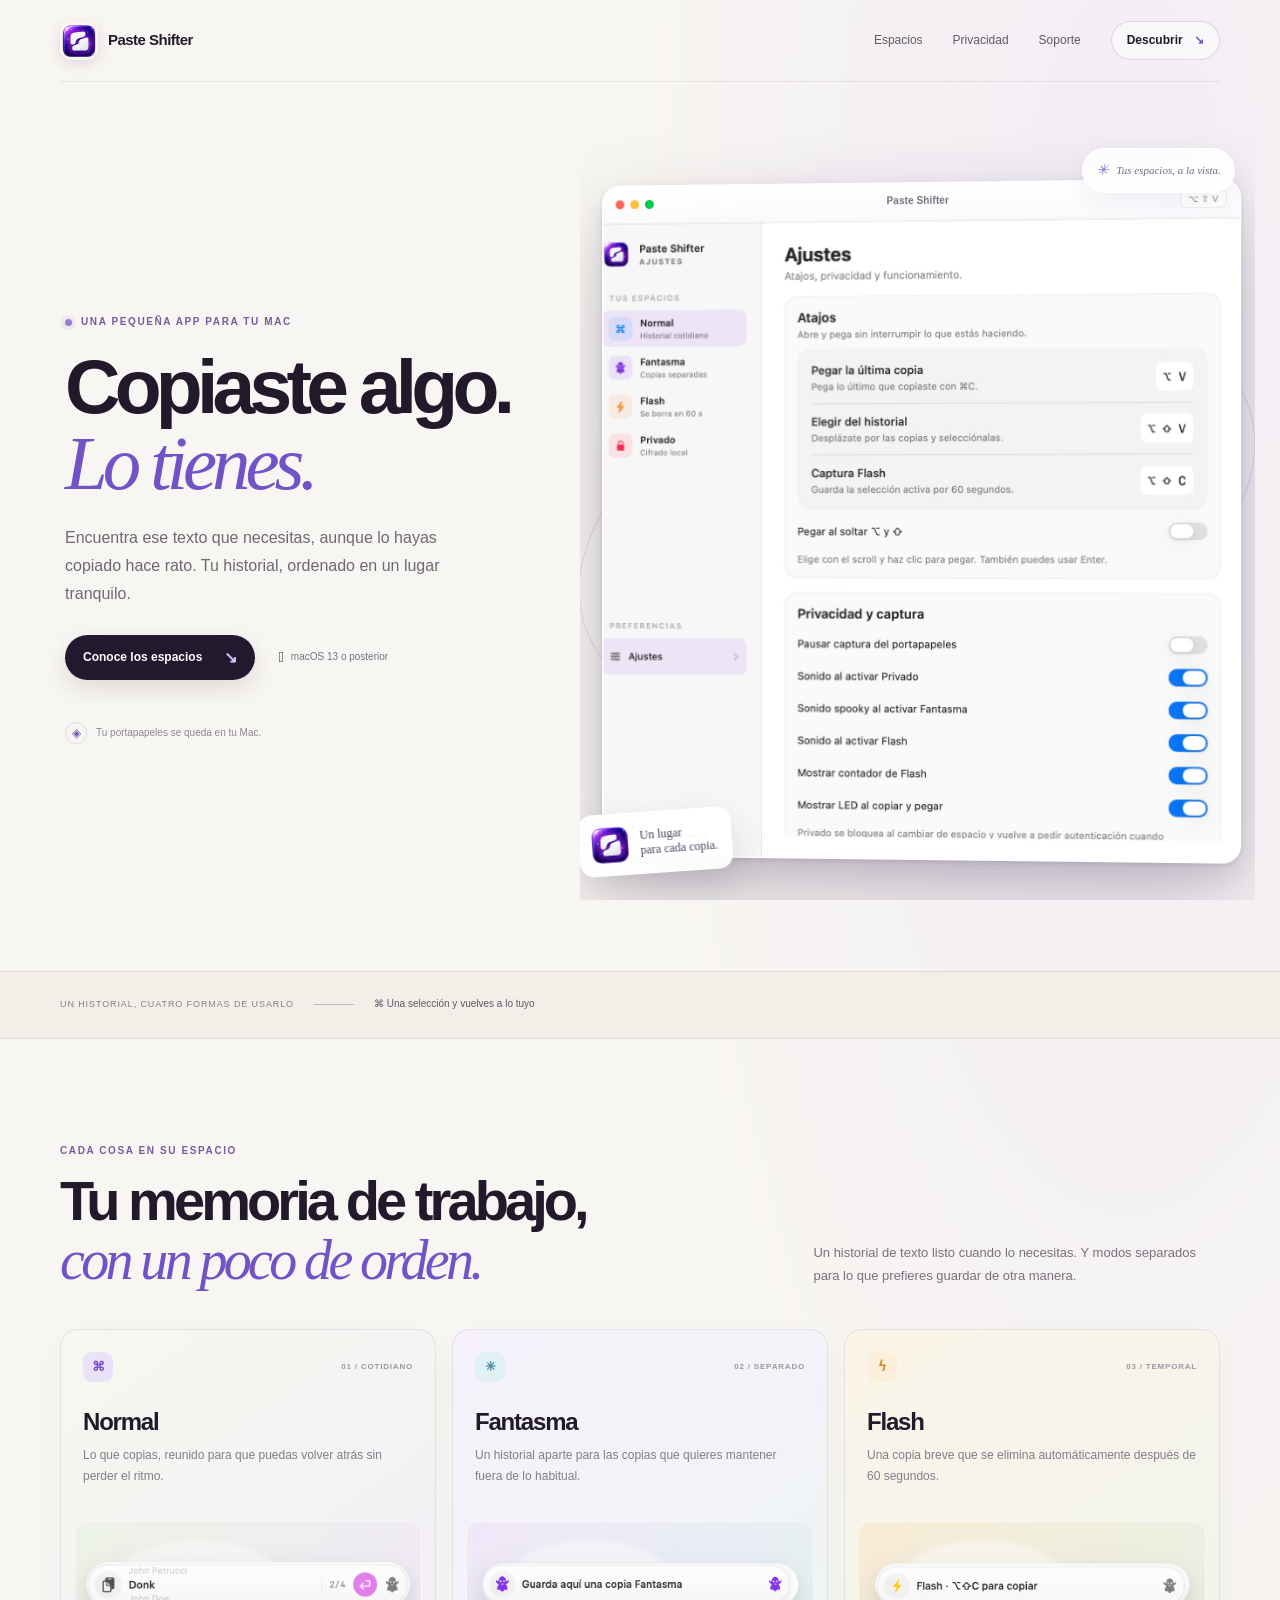
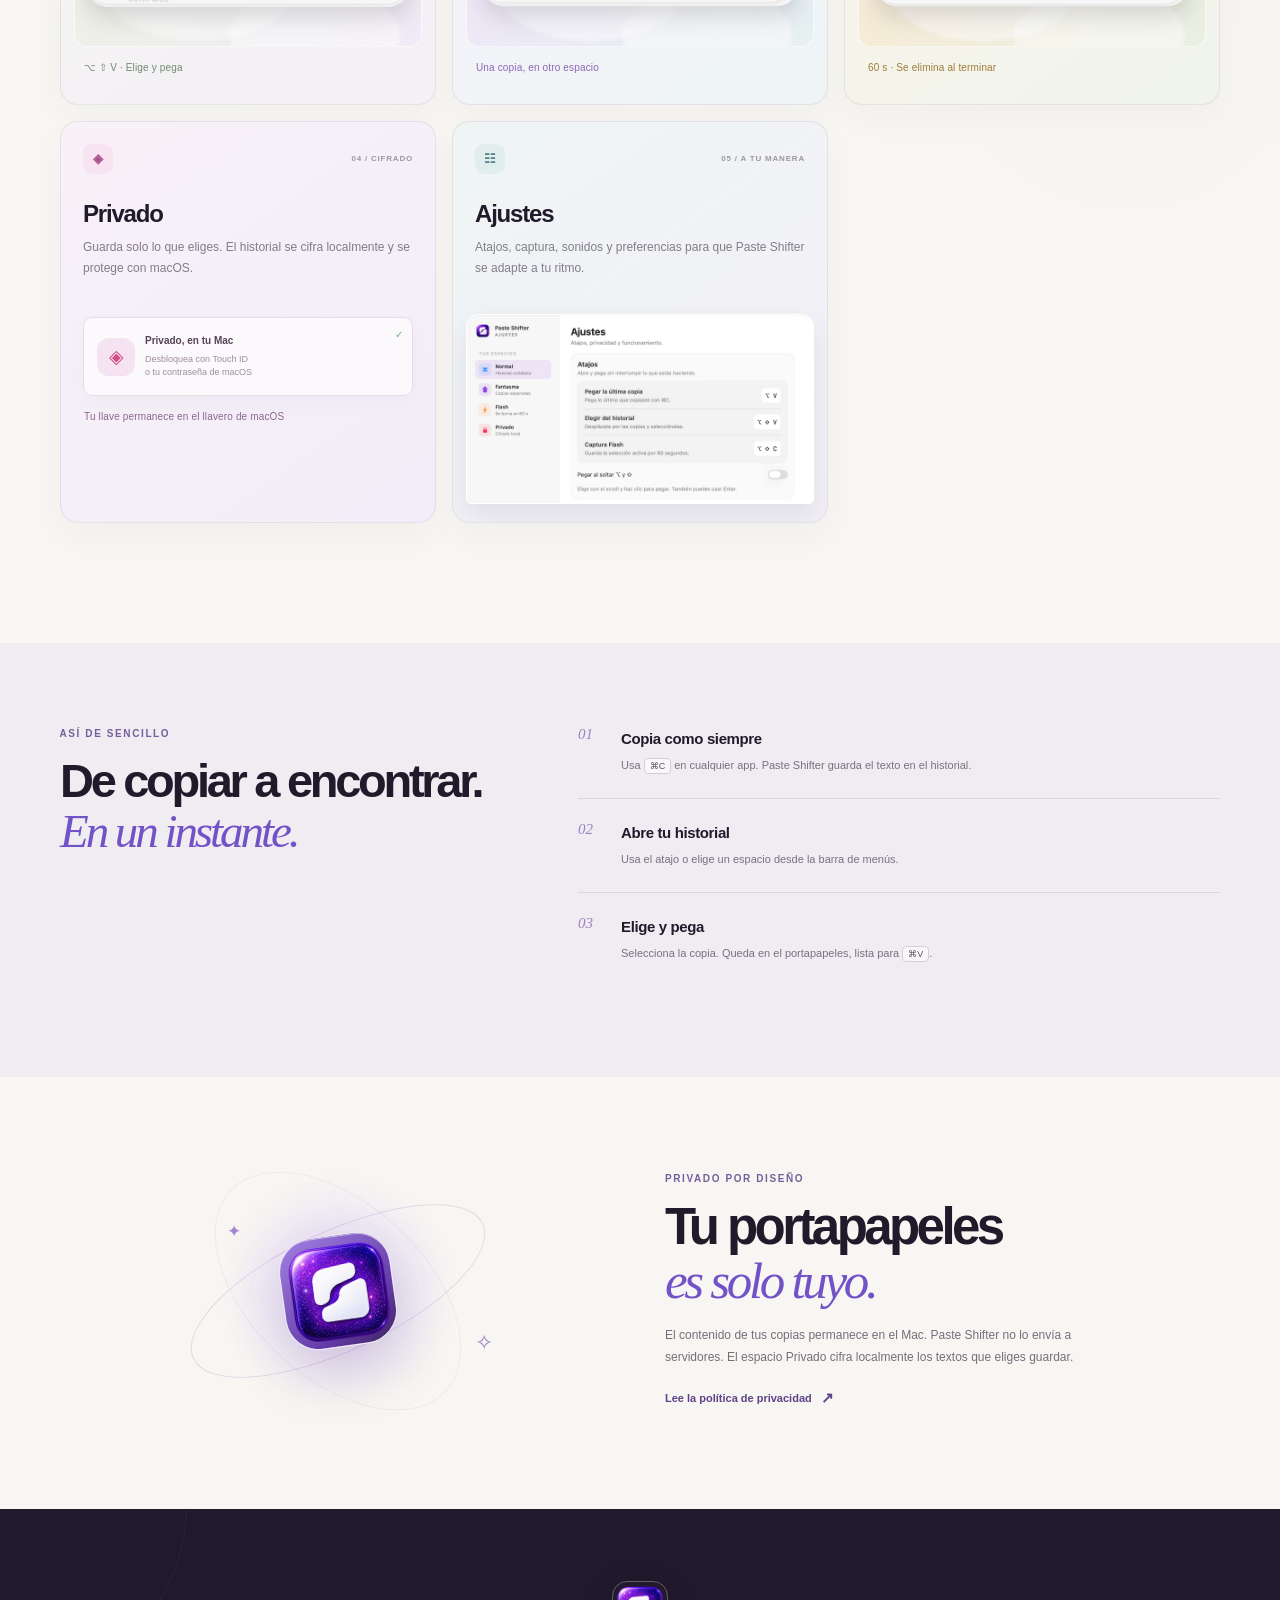
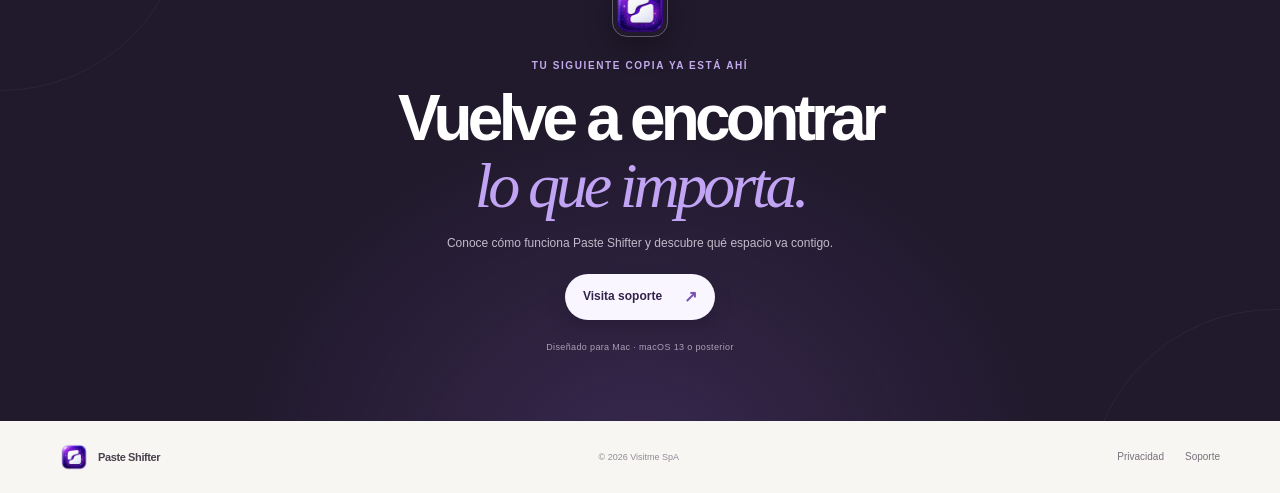
==== commit f5a44113: "Improve Paste Shifter landing product gallery" ====
--- a/Store/Site/index.html
+++ b/Store/Site/index.html
@@ -10,7 +10,7 @@
   <meta property="og:image" content="assets/paste-shifter-icon.png">
   <title>Paste Shifter — Tu portapapeles, en su lugar</title>
   <link rel="icon" type="image/png" href="assets/paste-shifter-icon.png">
-  <link rel="stylesheet" href="styles.css?v=hero-capture-20261011">
+  <link rel="stylesheet" href="styles.css?v=product-gallery-20261012">
 </head>
 <body class="home-page">
   <header class="shell nav">
@@ -42,10 +42,11 @@
     <section class="shell spaces-section" id="espacios">
       <div class="section-intro"><div><p class="eyebrow">Cada cosa en su espacio</p><h2>Tu memoria de trabajo,<br><em>con un poco de orden.</em></h2></div><p>Un historial de texto listo cuando lo necesitas. Y modos separados para lo que prefieres guardar de otra manera.</p></div>
       <div class="space-grid">
-        <article class="space-card card-normal"><div class="card-topline"><span class="space-icon normal-icon">⌘</span><span class="card-index">01 / COTIDIANO</span></div><h3>Normal</h3><p>Lo que copias, reunido para que puedas volver atrás sin perder el ritmo.</p><div class="mini-history"><span class="mini-row"><b>T</b><span>Una frase que acabas de copiar</span><small>ahora</small></span><span class="mini-row"><b>T</b><span>El dato que buscabas</span><small>hace 3 min</small></span><span class="mini-row faded"><b>↗</b><span>El enlace de hace un rato</span><small>hace 8 min</small></span></div></article>
-        <article class="space-card card-ghost"><div class="card-topline"><span class="space-icon ghost-icon">✳</span><span class="card-index">02 / SEPARADO</span></div><h3>Fantasma</h3><p>Un historial aparte para las copias que quieres mantener fuera de lo habitual.</p><div class="ghost-illustration"><div class="ghost-orb orb-back"></div><div class="ghost-orb orb-front">✳</div><span class="ghost-trail trail-a"></span><span class="ghost-trail trail-b"></span></div></article>
-        <article class="space-card card-flash"><div class="card-topline"><span class="space-icon flash-icon">ϟ</span><span class="card-index">03 / TEMPORAL</span></div><h3>Flash</h3><p>Una copia breve que se elimina automáticamente después de 60 segundos.</p><div class="flash-clock"><div class="clock-ring"><span>00:42</span><small>restantes</small></div><div class="clock-copy"><b>Ya casi desaparece.</b><span>Una cuenta atrás<br>y listo.</span></div></div></article>
-        <article class="space-card card-private"><div class="card-topline"><span class="space-icon private-icon">◈</span><span class="card-index">04 / CIFRADO</span></div><h3>Privado</h3><p>Solo guarda lo que eliges. Cifrado localmente y protegido por macOS.</p><div class="private-vault"><div class="vault-lock">◈</div><div><b>Tu espacio privado</b><span>Desbloquea con Touch ID<br>o tu contraseña de macOS</span></div><div class="vault-check">✓</div></div></article>
+        <article class="space-card card-normal"><div class="card-topline"><span class="space-icon normal-icon">⌘</span><span class="card-index">01 / COTIDIANO</span></div><h3>Normal</h3><p>Lo que copias, reunido para que puedas volver atrás sin perder el ritmo.</p><div class="mode-art normal-art"><img src="assets/widget-normal.png" alt="Widget Normal: una copia seleccionada, con su posición en el historial"></div><span class="art-caption">⌥ ⇧ V · Elige y pega</span></article>
+        <article class="space-card card-ghost"><div class="card-topline"><span class="space-icon ghost-icon">✳</span><span class="card-index">02 / SEPARADO</span></div><h3>Fantasma</h3><p>Un historial aparte para las copias que quieres mantener fuera de lo habitual.</p><div class="mode-art ghost-art"><img src="assets/widget-ghost.png" alt="Widget Fantasma para guardar una copia en un historial separado"></div><span class="art-caption">Una copia, en otro espacio</span></article>
+        <article class="space-card card-flash"><div class="card-topline"><span class="space-icon flash-icon">ϟ</span><span class="card-index">03 / TEMPORAL</span></div><h3>Flash</h3><p>Una copia breve que se elimina automáticamente después de 60 segundos.</p><div class="mode-art flash-art"><img src="assets/widget-flash.png" alt="Widget Flash con el atajo para guardar una copia temporal"></div><span class="art-caption">60 s · Se elimina al terminar</span></article>
+        <article class="space-card card-private"><div class="card-topline"><span class="space-icon private-icon">◈</span><span class="card-index">04 / CIFRADO</span></div><h3>Privado</h3><p>Guarda solo lo que eliges. El historial se cifra localmente y se protege con macOS.</p><div class="private-vault"><div class="vault-lock">◈</div><div><b>Privado, en tu Mac</b><span>Desbloquea con Touch ID<br>o tu contraseña de macOS</span></div><div class="vault-check">✓</div></div><span class="art-caption">Tu llave permanece en el llavero de macOS</span></article>
+        <article class="space-card card-settings"><div class="card-topline"><span class="space-icon settings-icon">☷</span><span class="card-index">05 / A TU MANERA</span></div><h3>Ajustes</h3><p>Atajos, captura, sonidos y preferencias para que Paste Shifter se adapte a tu ritmo.</p><div class="settings-art"><img src="assets/paste-shifter-settings.png" alt="Ventana de Ajustes de Paste Shifter en macOS, con los cuatro espacios y sus preferencias"></div></article>
       </div>
     </section>
     <section class="how-section"><div class="shell how-inner"><div class="how-heading"><p class="eyebrow">Así de sencillo</p><h2>De copiar a encontrar.<br><em>En un instante.</em></h2></div><div class="steps"><article><span class="step-num">01</span><h3>Copia como siempre</h3><p>Usa <kbd>⌘C</kbd> en cualquier app. Paste Shifter guarda el texto en el historial.</p></article><article><span class="step-num">02</span><h3>Abre tu historial</h3><p>Usa el atajo o elige un espacio desde la barra de menús.</p></article><article><span class="step-num">03</span><h3>Elige y pega</h3><p>Selecciona la copia. Queda en el portapapeles, lista para <kbd>⌘V</kbd>.</p></article></div></div></section>
--- a/Store/Site/styles.css
+++ b/Store/Site/styles.css
@@ -51,3 +51,40 @@
 .capture-titlebar{height:38px;display:grid;grid-template-columns:1fr auto 1fr;align-items:center;padding:0 13px;border-bottom:1px solid #241a2b12;background:linear-gradient(#fff,#faf9fc);color:#756e7d;font-size:10px;font-weight:600;letter-spacing:.01em}
 .capture-lights{display:flex;gap:6px}.capture-lights i{width:9px;height:9px;border-radius:50%;background:#ff625a}.capture-lights i:nth-child(2){background:#ffbd44}.capture-lights i:nth-child(3){background:#00c94f}.capture-titlebar kbd{justify-self:end;padding:3px 7px;border-color:#24183216;border-radius:6px;background:#fff;color:#827989;font:9px var(--sans)}
 @media(max-width:520px){.capture-titlebar{height:32px;padding-inline:10px}.capture-lights{gap:4px}.capture-lights i{width:7px;height:7px}.capture-titlebar kbd{font-size:8px}}
+
+/* Product gallery: real widget cutouts, framed with the palette of each space. */
+.spaces-section{padding-block:104px 120px}
+.section-intro{margin-bottom:38px}
+.section-intro>p{max-width:395px}
+.space-grid{grid-template-columns:repeat(3,minmax(0,1fr));gap:16px}
+.space-card{min-height:376px;padding:22px 22px 19px;border-radius:18px;box-shadow:0 12px 36px #24193308}
+.space-card h3{margin-top:20px;font-size:24px}
+.space-card>p{min-height:62px;font-size:12px;line-height:1.7}
+.mode-art{position:relative;isolation:isolate;height:126px;display:grid;place-items:center;overflow:hidden;margin:14px -9px 0;border:1px solid #fff9;border-radius:13px;background:#ffffff65}
+.mode-art::before,.mode-art::after{position:absolute;z-index:-1;content:"";border-radius:50%;filter:blur(2px);pointer-events:none}
+.mode-art::before{width:185px;height:100px;left:9%;top:15%;background:#ffffff77}
+.mode-art::after{width:170px;height:100px;right:6%;bottom:-31%;background:#ffffff78}
+.mode-art img{display:block;width:calc(100% - 22px);max-width:390px;height:auto;filter:drop-shadow(0 10px 12px #2a24302b);transition:transform .5s cubic-bezier(.2,.75,.25,1),filter .5s}
+.space-card:hover .mode-art img{transform:translateY(-3px) scale(1.025);filter:drop-shadow(0 14px 16px #2a243036)}
+.card-normal{background:linear-gradient(145deg,#f5f8ef,#f4f0f6 78%)}
+.card-ghost{background:linear-gradient(145deg,#f6f1fb,#eef5f5)}
+.card-flash{background:linear-gradient(145deg,#fbf4e8,#f0f4ed)}
+.card-private{background:linear-gradient(145deg,#f8f1f8,#f2edf8)}
+.card-settings{background:linear-gradient(145deg,#eff5f4,#f3eff8)}
+.card-normal .mode-art{background:linear-gradient(115deg,#eaf1e1bb,#efe8f6bb)}
+.card-ghost .mode-art{background:linear-gradient(115deg,#eee3f7bb,#e2eff0bb)}
+.card-flash .mode-art{background:linear-gradient(115deg,#f7e8cdbb,#e7eee0bb)}
+.art-caption{display:block;margin:13px 1px 0;color:#716b78;font-size:10px;letter-spacing:.015em}
+.card-normal .art-caption{color:#718a72}.card-ghost .art-caption{color:#8b68b5}.card-flash .art-caption{color:#a17b39}.card-private .art-caption{color:#8c668d}.card-settings .art-caption{color:#718b8c}
+.private-vault{margin-top:18px;padding:15px 13px;border-color:#e8dbe8;background:#ffffffa8}
+.vault-lock{width:38px;height:38px;border-radius:12px;background:#f5e3f2;color:#d34c83;font-size:19px}
+.private-vault b{font-size:10px}.private-vault span{font-size:9px}
+.settings-icon{background:#e2eeee;color:#56838a}
+.settings-art{position:relative;height:190px;overflow:hidden;margin:15px -9px -1px;border:1px solid #fff;border-radius:12px 12px 5px 5px;background:#fff;box-shadow:0 12px 28px #26394218}
+.settings-art img{display:block;width:100%;height:auto;object-fit:cover;object-position:top center;transition:transform .7s cubic-bezier(.2,.75,.25,1)}
+.space-card:hover .settings-art img{transform:translateY(-5px)}
+.card-settings{overflow:hidden}
+.card-settings .art-caption{position:relative;z-index:1;margin-top:10px}
+@media(max-width:1000px){.space-grid{grid-template-columns:repeat(2,minmax(0,1fr))}.space-card{min-height:360px}.card-settings{grid-column:auto}}
+@media(max-width:620px){.spaces-section{padding-block:70px 78px}.space-grid{grid-template-columns:minmax(0,1fr);gap:13px}.space-card{min-height:0;padding:19px}.space-card>p{min-height:0;margin-bottom:2px}.mode-art{height:clamp(108px,32vw,150px);margin-top:13px}.mode-art img{width:min(calc(100% - 24px),450px)}.settings-art{height:clamp(170px,58vw,250px)}.settings-art img{width:100%}.art-caption{margin-top:10px}.private-vault{max-width:390px}}
+@media(prefers-reduced-motion:reduce){.mode-art img,.settings-art img{transition:none!important}.space-card:hover .mode-art img,.space-card:hover .settings-art img{transform:none}}
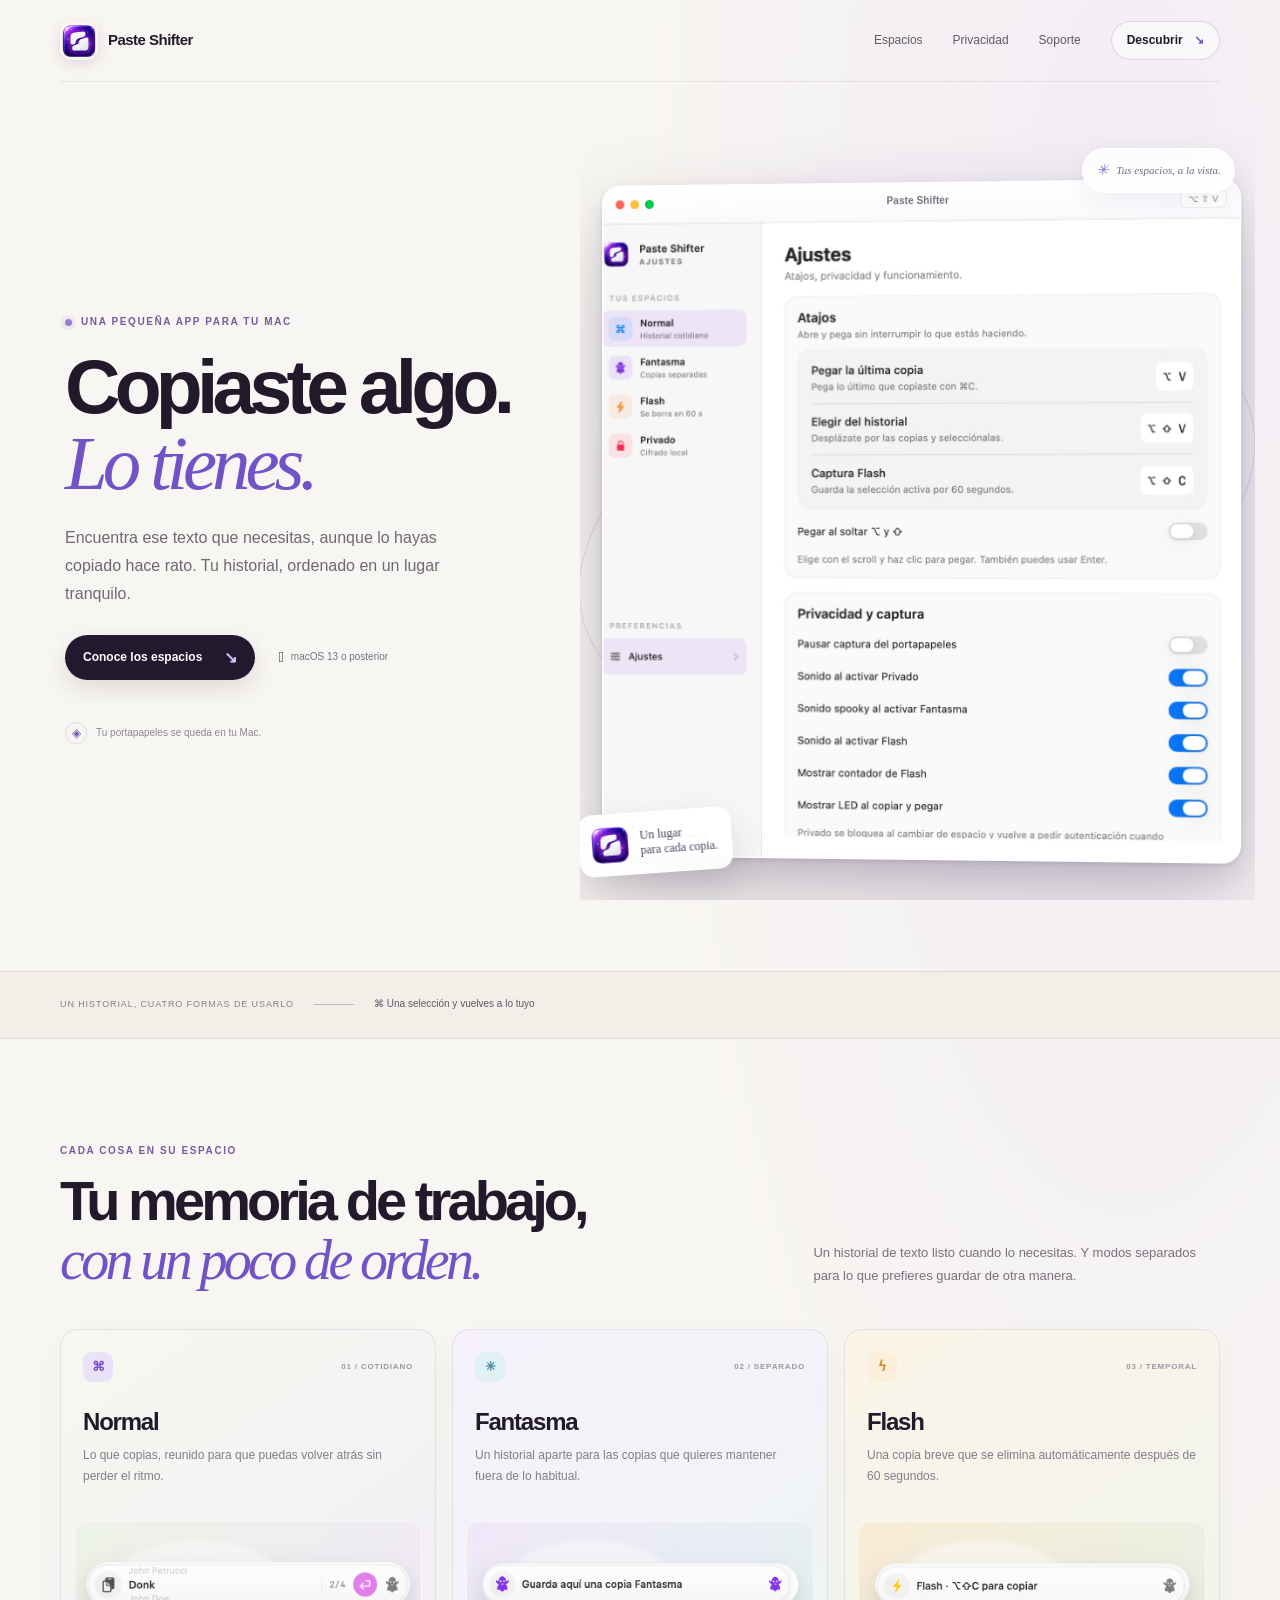
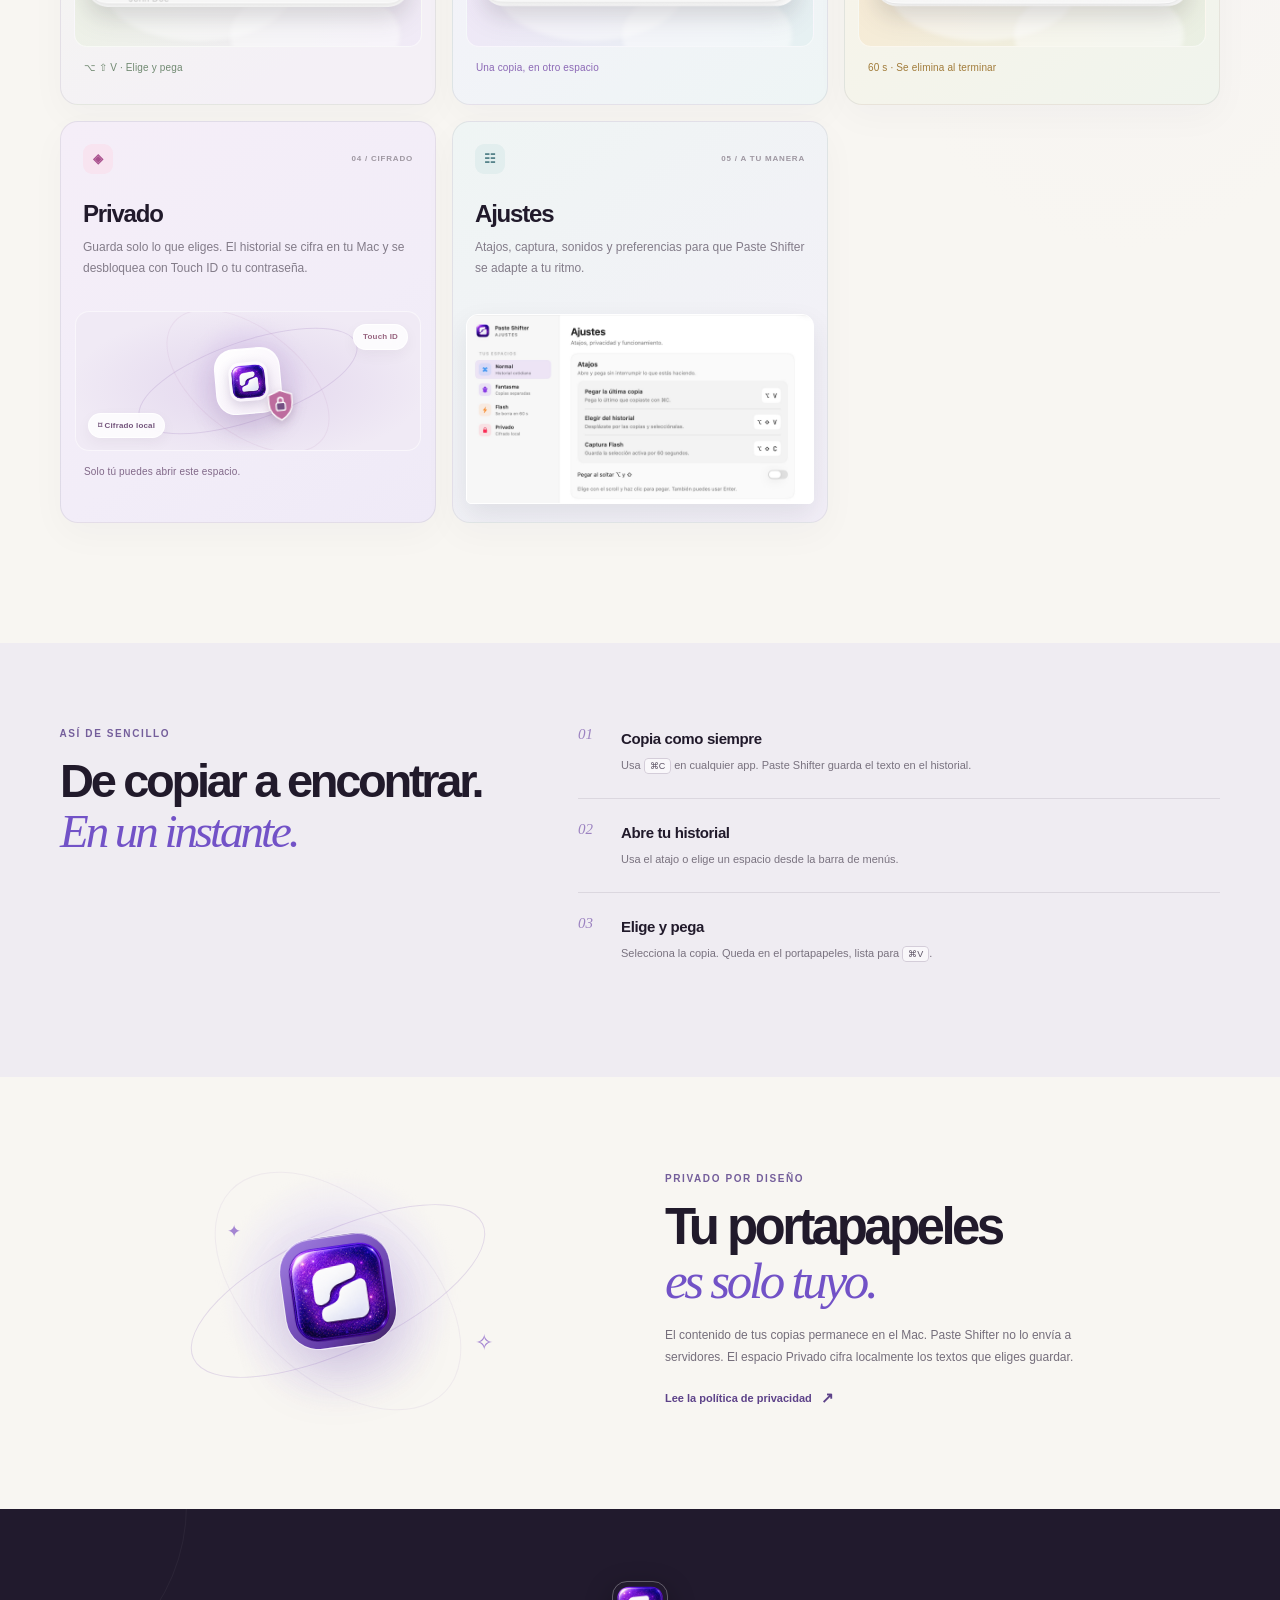
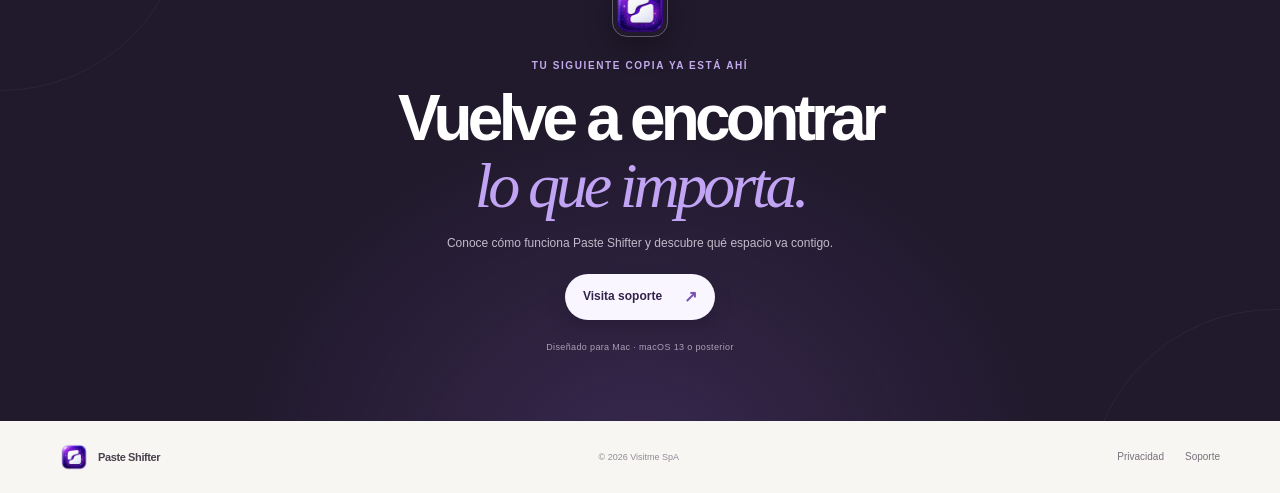
==== commit ecc5a946: "Make Private mode landing art more conceptual" ====
--- a/Store/Site/index.html
+++ b/Store/Site/index.html
@@ -10,7 +10,7 @@
   <meta property="og:image" content="assets/paste-shifter-icon.png">
   <title>Paste Shifter — Tu portapapeles, en su lugar</title>
   <link rel="icon" type="image/png" href="assets/paste-shifter-icon.png">
-  <link rel="stylesheet" href="styles.css?v=product-gallery-20261012">
+  <link rel="stylesheet" href="styles.css?v=private-concept-20261012">
 </head>
 <body class="home-page">
   <header class="shell nav">
@@ -45,7 +45,7 @@
         <article class="space-card card-normal"><div class="card-topline"><span class="space-icon normal-icon">⌘</span><span class="card-index">01 / COTIDIANO</span></div><h3>Normal</h3><p>Lo que copias, reunido para que puedas volver atrás sin perder el ritmo.</p><div class="mode-art normal-art"><img src="assets/widget-normal.png" alt="Widget Normal: una copia seleccionada, con su posición en el historial"></div><span class="art-caption">⌥ ⇧ V · Elige y pega</span></article>
         <article class="space-card card-ghost"><div class="card-topline"><span class="space-icon ghost-icon">✳</span><span class="card-index">02 / SEPARADO</span></div><h3>Fantasma</h3><p>Un historial aparte para las copias que quieres mantener fuera de lo habitual.</p><div class="mode-art ghost-art"><img src="assets/widget-ghost.png" alt="Widget Fantasma para guardar una copia en un historial separado"></div><span class="art-caption">Una copia, en otro espacio</span></article>
         <article class="space-card card-flash"><div class="card-topline"><span class="space-icon flash-icon">ϟ</span><span class="card-index">03 / TEMPORAL</span></div><h3>Flash</h3><p>Una copia breve que se elimina automáticamente después de 60 segundos.</p><div class="mode-art flash-art"><img src="assets/widget-flash.png" alt="Widget Flash con el atajo para guardar una copia temporal"></div><span class="art-caption">60 s · Se elimina al terminar</span></article>
-        <article class="space-card card-private"><div class="card-topline"><span class="space-icon private-icon">◈</span><span class="card-index">04 / CIFRADO</span></div><h3>Privado</h3><p>Guarda solo lo que eliges. El historial se cifra localmente y se protege con macOS.</p><div class="private-vault"><div class="vault-lock">◈</div><div><b>Privado, en tu Mac</b><span>Desbloquea con Touch ID<br>o tu contraseña de macOS</span></div><div class="vault-check">✓</div></div><span class="art-caption">Tu llave permanece en el llavero de macOS</span></article>
+        <article class="space-card card-private"><div class="card-topline"><span class="space-icon private-icon">◈</span><span class="card-index">04 / CIFRADO</span></div><h3>Privado</h3><p>Guarda solo lo que eliges. El historial se cifra en tu Mac y se desbloquea con Touch ID o tu contraseña.</p><div class="vault-concept" role="img" aria-label="El icono de Paste Shifter protegido por un escudo y un candado"><span class="vault-halo"></span><span class="vault-orbit vault-orbit-a"></span><span class="vault-orbit vault-orbit-b"></span><div class="vault-emblem"><img src="assets/paste-shifter-icon.png" alt=""><svg viewBox="0 0 48 52" aria-hidden="true"><path d="M24 3 42 10v13c0 12-7.8 20.4-18 26C13.8 43.4 6 35 6 23V10L24 3Z"/><rect x="17" y="22" width="14" height="12" rx="3"/><path d="M20 22v-4a4 4 0 0 1 8 0v4"/></svg></div><span class="vault-tag vault-tag-local">⌑ Cifrado local</span><span class="vault-tag vault-tag-touch">Touch ID</span></div><span class="art-caption">Solo tú puedes abrir este espacio.</span></article>
         <article class="space-card card-settings"><div class="card-topline"><span class="space-icon settings-icon">☷</span><span class="card-index">05 / A TU MANERA</span></div><h3>Ajustes</h3><p>Atajos, captura, sonidos y preferencias para que Paste Shifter se adapte a tu ritmo.</p><div class="settings-art"><img src="assets/paste-shifter-settings.png" alt="Ventana de Ajustes de Paste Shifter en macOS, con los cuatro espacios y sus preferencias"></div></article>
       </div>
     </section>
--- a/Store/Site/styles.css
+++ b/Store/Site/styles.css
@@ -85,6 +85,19 @@
 .space-card:hover .settings-art img{transform:translateY(-5px)}
 .card-settings{overflow:hidden}
 .card-settings .art-caption{position:relative;z-index:1;margin-top:10px}
+.card-private{background:linear-gradient(145deg,#f5eef8,#f2edf8 60%,#efeaf7)}
+.vault-concept{position:relative;isolation:isolate;height:140px;display:grid;place-items:center;overflow:hidden;margin:12px -8px 0;border:1px solid #fff9;border-radius:14px;background:radial-gradient(ellipse at 50% 54%,#e5d7ef 0,#e9e0f1 37%,#f0eaf5 73%)}
+.vault-halo{position:absolute;z-index:-1;width:118px;height:118px;border-radius:50%;background:radial-gradient(circle,#d5c0e8 0,#dfd1ed8c 56%,transparent 73%);filter:blur(5px);animation:vault-breathe 6s ease-in-out infinite}
+.vault-orbit{position:absolute;left:50%;top:50%;width:230px;height:80px;border:1px solid #9f7cba3d;border-radius:50%;pointer-events:none}
+.vault-orbit-a{transform:translate(-50%,-50%) rotate(-19deg)}.vault-orbit-b{width:190px;height:105px;border-color:#c19bc12b;transform:translate(-50%,-50%) rotate(38deg)}
+.vault-emblem{position:relative;width:66px;height:66px;display:grid;place-items:center;border:1px solid #ffffffd9;border-radius:20px;background:linear-gradient(145deg,#fff,#f7f0fa);box-shadow:0 13px 28px #51315d24,inset 0 1px #fff;transform:rotate(-5deg)}
+.vault-emblem img{width:39px;height:39px;border-radius:11px;box-shadow:0 4px 12px #56397838}
+.vault-emblem svg{position:absolute;right:-14px;bottom:-12px;width:31px;height:34px;overflow:visible;fill:#b86b9c;stroke:#fff;stroke-width:2;stroke-linecap:round;stroke-linejoin:round;filter:drop-shadow(0 3px 5px #58344c38)}
+.vault-emblem svg path:first-child{fill:#bd6c9e}.vault-emblem svg rect{fill:#754f83;stroke:#fff}.vault-emblem svg path:last-child{fill:none}
+.vault-tag{position:absolute;display:inline-flex;align-items:center;gap:5px;padding:5px 9px;border:1px solid #ffffffd9;border-radius:999px;background:#ffffffcf;box-shadow:0 5px 14px #3b27420d;color:#73547b;font-size:8px;font-weight:650;letter-spacing:.02em;backdrop-filter:blur(8px)}
+.vault-tag-local{left:12px;bottom:12px}.vault-tag-touch{right:12px;top:12px;color:#97647f}
+.card-private .art-caption{color:#816888}
+@keyframes vault-breathe{0%,100%{transform:scale(.94);opacity:.75}50%{transform:scale(1.06);opacity:1}}
 @media(max-width:1000px){.space-grid{grid-template-columns:repeat(2,minmax(0,1fr))}.space-card{min-height:360px}.card-settings{grid-column:auto}}
 @media(max-width:620px){.spaces-section{padding-block:70px 78px}.space-grid{grid-template-columns:minmax(0,1fr);gap:13px}.space-card{min-height:0;padding:19px}.space-card>p{min-height:0;margin-bottom:2px}.mode-art{height:clamp(108px,32vw,150px);margin-top:13px}.mode-art img{width:min(calc(100% - 24px),450px)}.settings-art{height:clamp(170px,58vw,250px)}.settings-art img{width:100%}.art-caption{margin-top:10px}.private-vault{max-width:390px}}
-@media(prefers-reduced-motion:reduce){.mode-art img,.settings-art img{transition:none!important}.space-card:hover .mode-art img,.space-card:hover .settings-art img{transform:none}}
+@media(prefers-reduced-motion:reduce){.mode-art img,.settings-art img{transition:none!important}.vault-halo{animation:none!important}.space-card:hover .mode-art img,.space-card:hover .settings-art img{transform:none}}
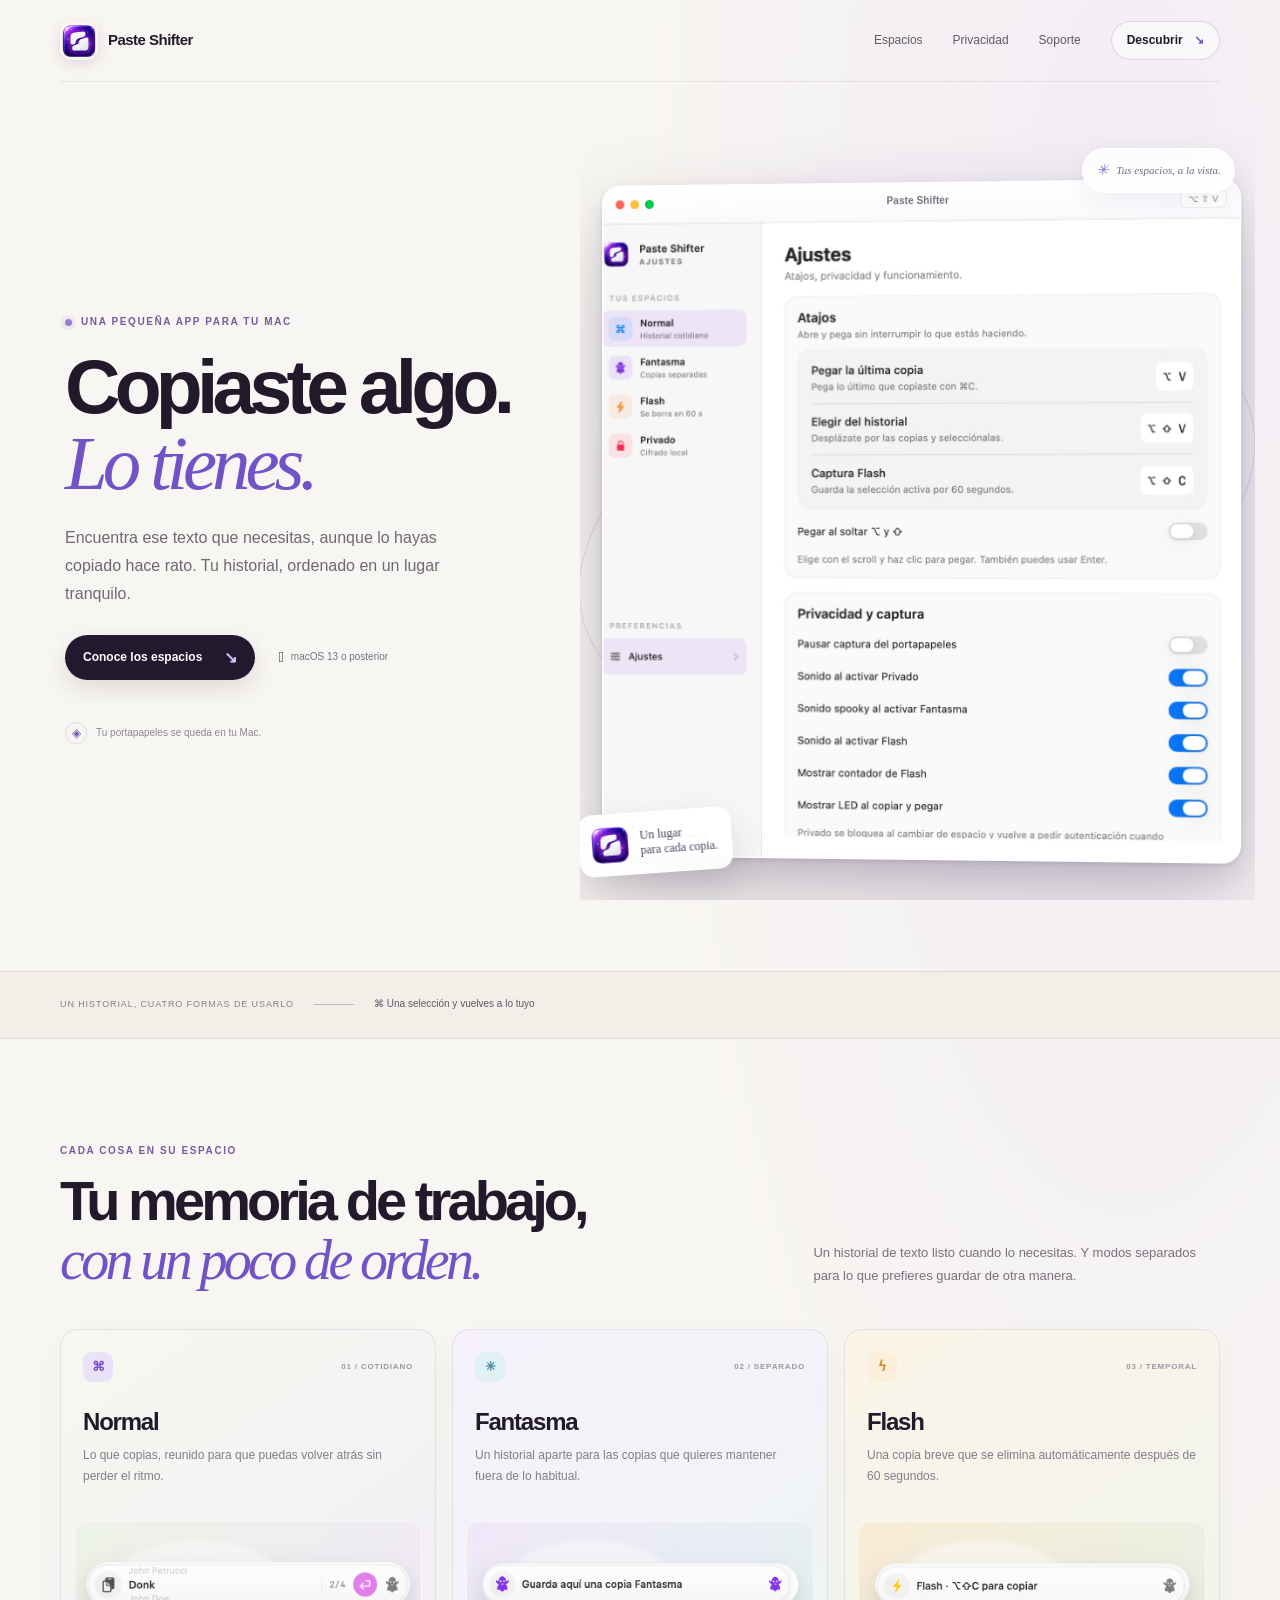
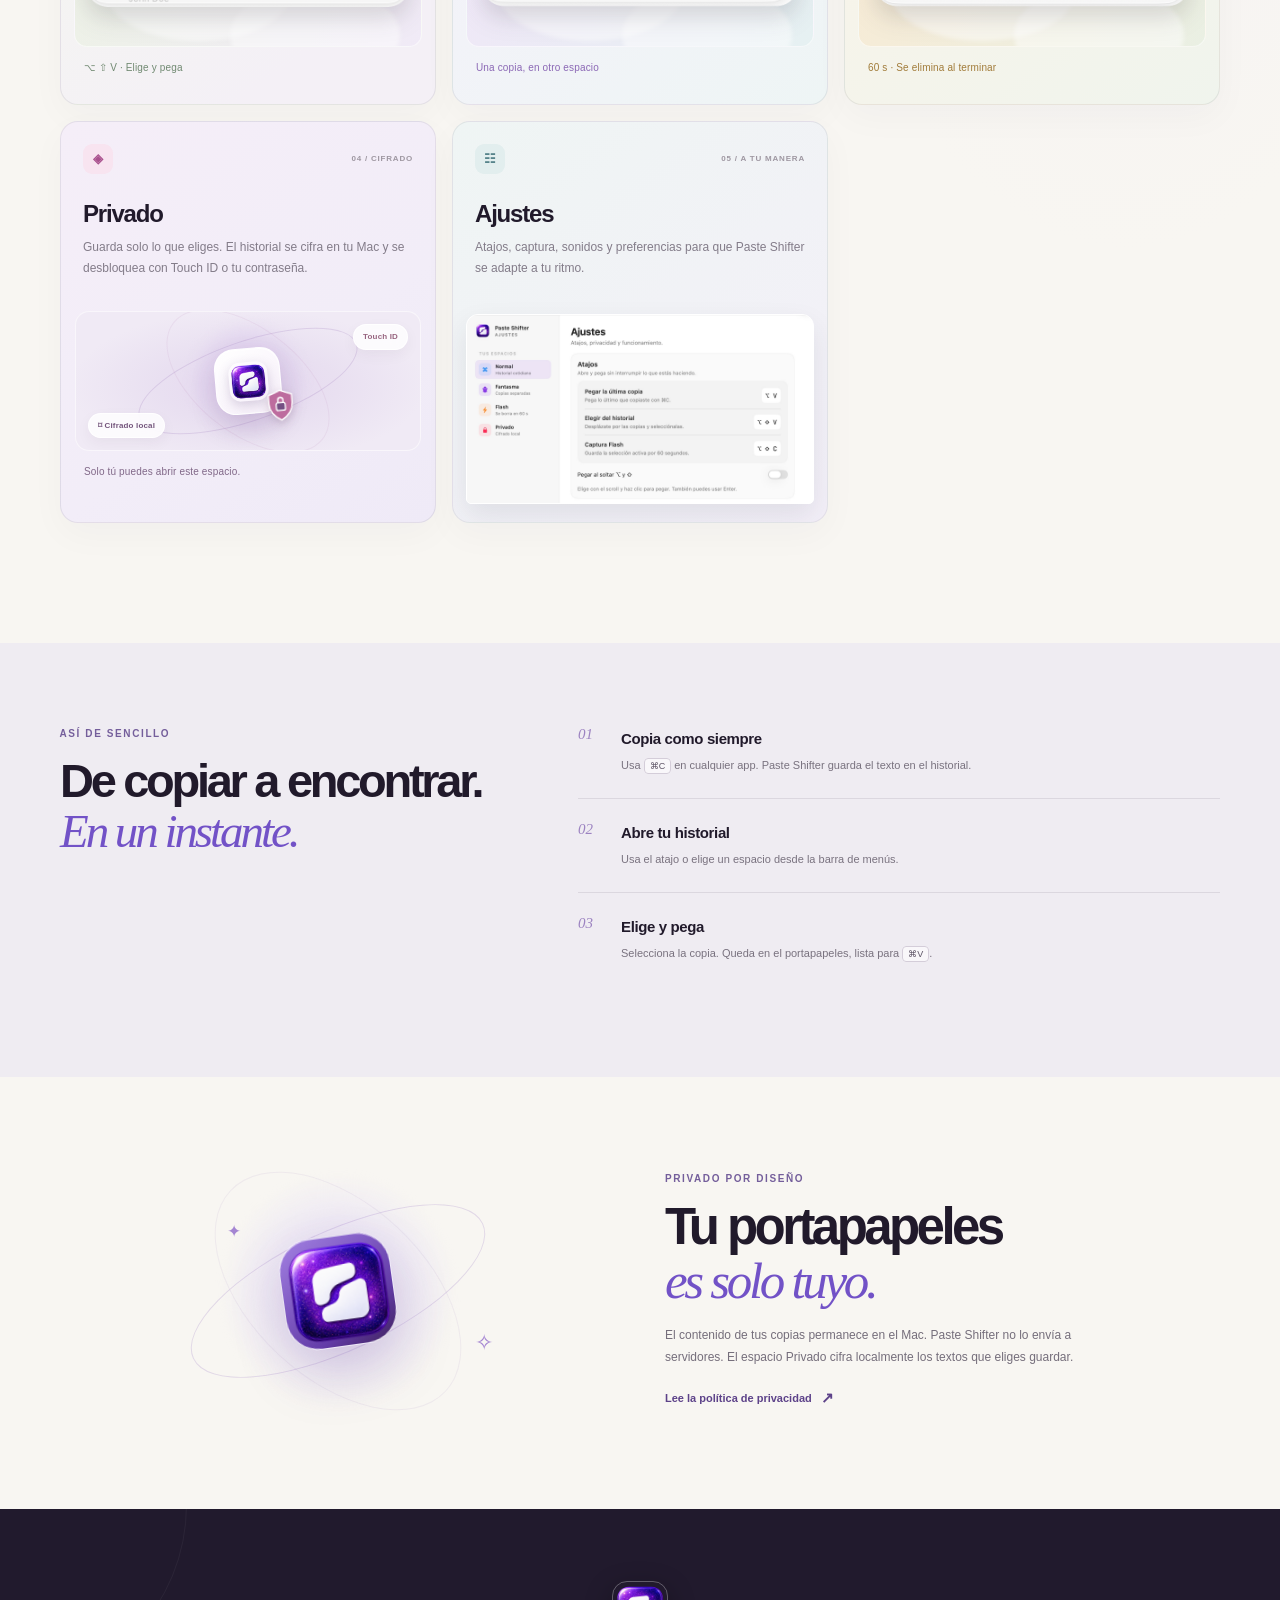
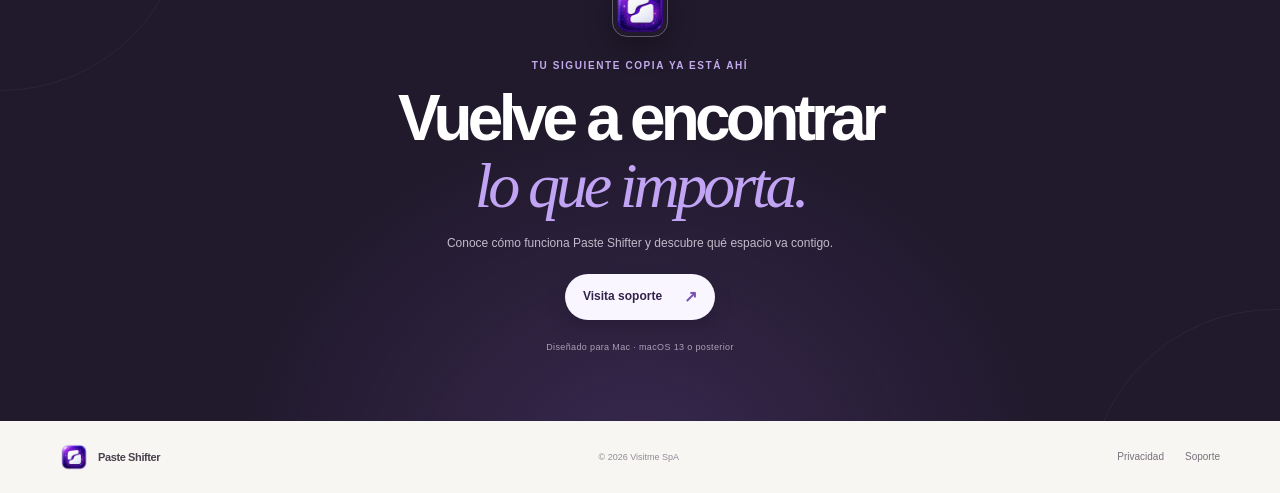
==== commit 983ed957: "Animate private mode atom artwork" ====
--- a/Store/Site/index.html
+++ b/Store/Site/index.html
@@ -10,7 +10,7 @@
   <meta property="og:image" content="assets/paste-shifter-icon.png">
   <title>Paste Shifter — Tu portapapeles, en su lugar</title>
   <link rel="icon" type="image/png" href="assets/paste-shifter-icon.png">
-  <link rel="stylesheet" href="styles.css?v=private-concept-20261012">
+  <link rel="stylesheet" href="styles.css?v=private-atom-float-20261012">
 </head>
 <body class="home-page">
   <header class="shell nav">
--- a/Store/Site/styles.css
+++ b/Store/Site/styles.css
@@ -101,3 +101,11 @@
 @media(max-width:1000px){.space-grid{grid-template-columns:repeat(2,minmax(0,1fr))}.space-card{min-height:360px}.card-settings{grid-column:auto}}
 @media(max-width:620px){.spaces-section{padding-block:70px 78px}.space-grid{grid-template-columns:minmax(0,1fr);gap:13px}.space-card{min-height:0;padding:19px}.space-card>p{min-height:0;margin-bottom:2px}.mode-art{height:clamp(108px,32vw,150px);margin-top:13px}.mode-art img{width:min(calc(100% - 24px),450px)}.settings-art{height:clamp(170px,58vw,250px)}.settings-art img{width:100%}.art-caption{margin-top:10px}.private-vault{max-width:390px}}
 @media(prefers-reduced-motion:reduce){.mode-art img,.settings-art img{transition:none!important}.vault-halo{animation:none!important}.space-card:hover .mode-art img,.space-card:hover .settings-art img{transform:none}}
+/* Privado por diseño: el icono flota en una órbita lenta, como suspendido. */
+.privacy-icon{animation:privacy-float 5.2s ease-in-out infinite;will-change:transform}
+.p-orbit-a{animation:privacy-orbit-a 24s linear infinite}
+.p-orbit-b{animation:privacy-orbit-b 32s linear infinite}
+@keyframes privacy-float{0%,100%{transform:translate3d(0,0,0) rotate(-8deg)}50%{transform:translate3d(0,-11px,0) rotate(-5deg)}}
+@keyframes privacy-orbit-a{from{transform:translate(-50%,-50%) rotate(-25deg)}to{transform:translate(-50%,-50%) rotate(335deg)}}
+@keyframes privacy-orbit-b{from{transform:translate(-50%,-50%) rotate(43deg)}to{transform:translate(-50%,-50%) rotate(-317deg)}}
+@media(prefers-reduced-motion:reduce){.privacy-icon,.p-orbit-a,.p-orbit-b{animation:none!important;will-change:auto}}
